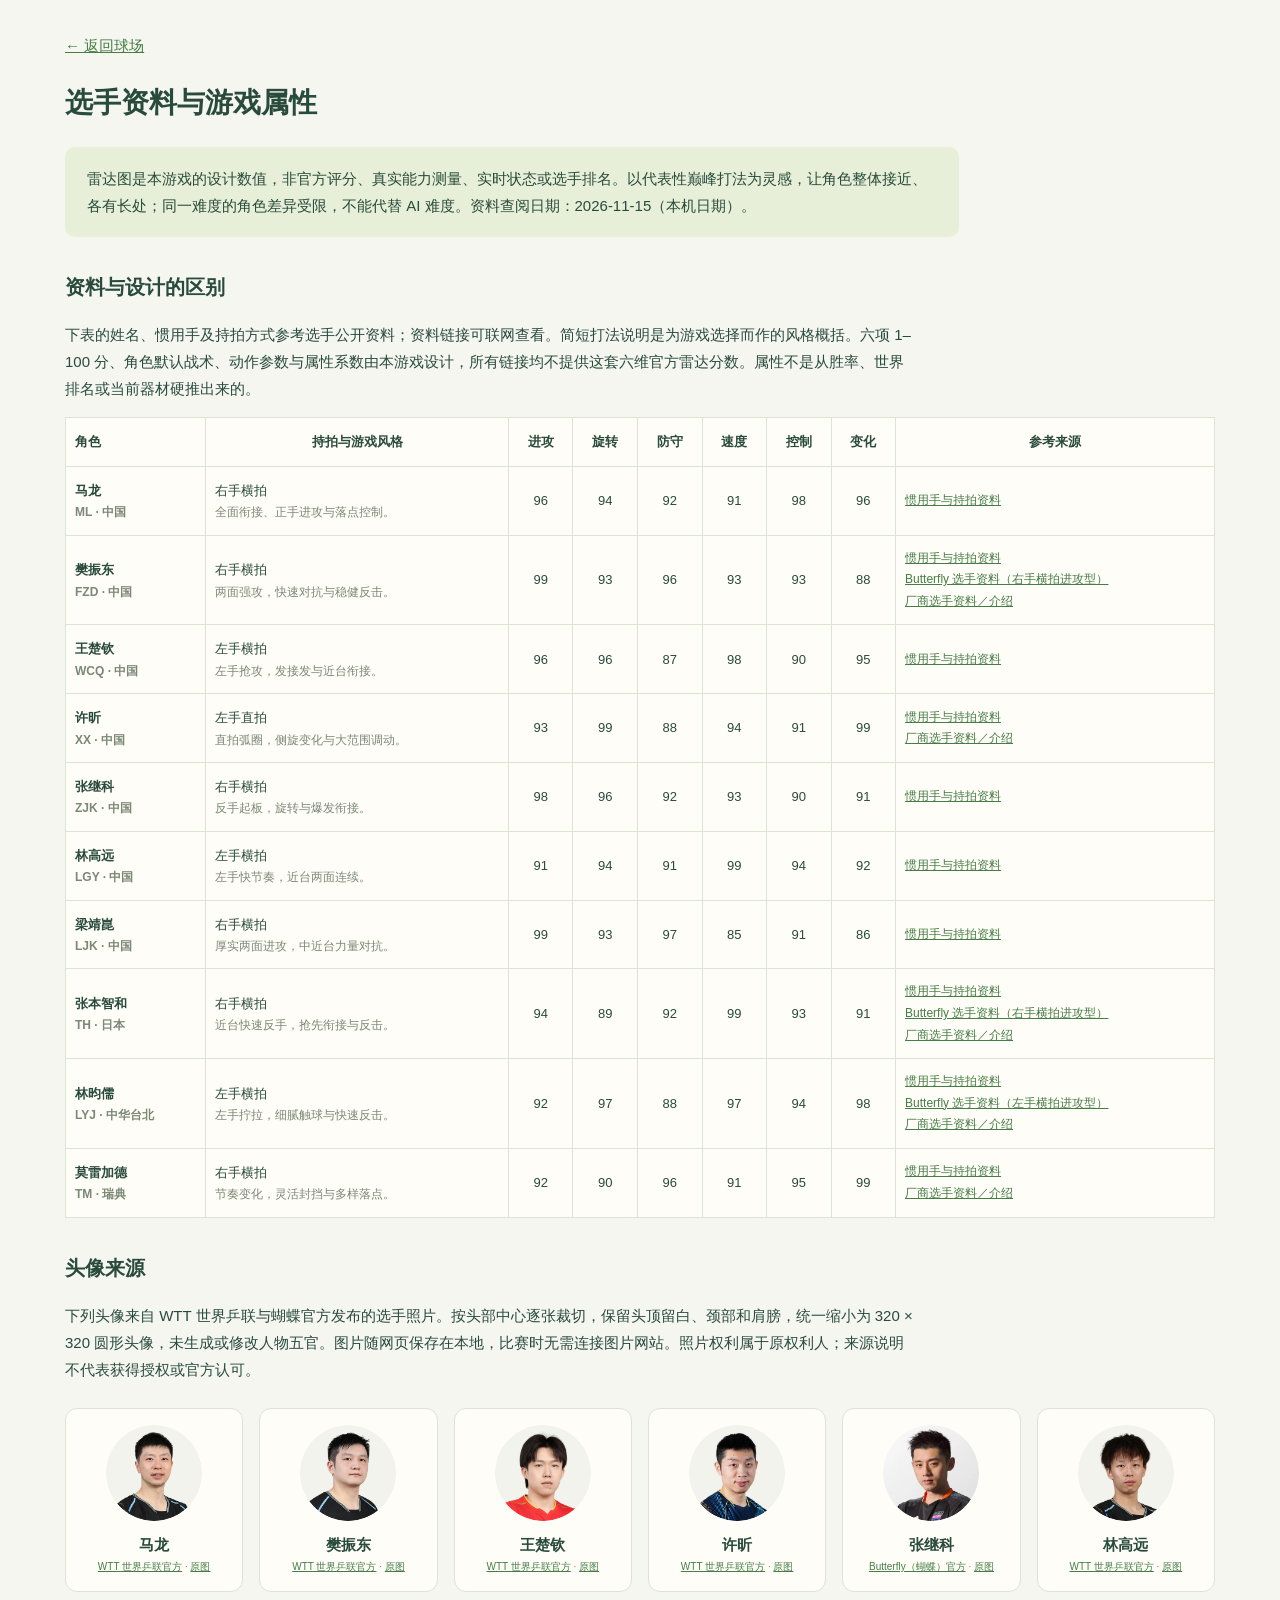
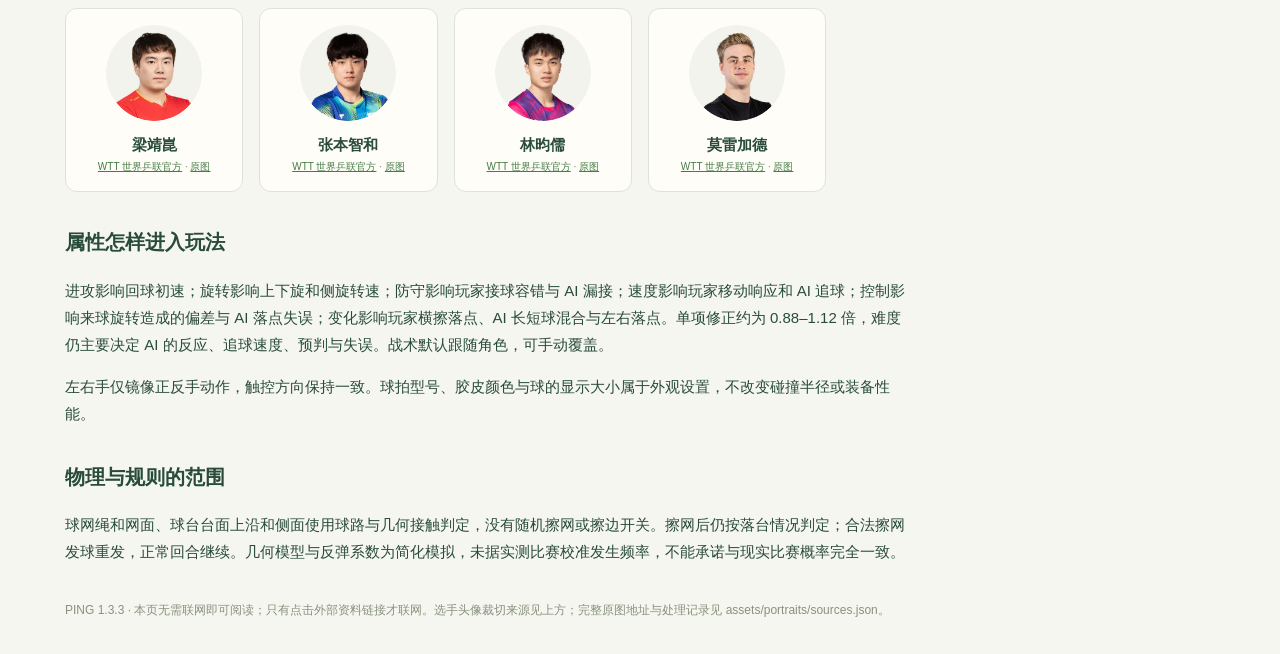
==== 选手资料.html @ a027d045 "Add files via upload" ====
<!doctype html><html lang="zh-CN"><meta charset="utf-8"><meta name="viewport" content="width=device-width,initial-scale=1"><title>PING · 选手资料与游戏属性</title><style>body{font:15px/1.8 -apple-system,BlinkMacSystemFont,"PingFang SC",sans-serif;color:#294b3b;background:#f5f6f0;margin:0;padding:32px 20px}main{max-width:1150px;margin:auto}h1{font-size:28px}h2{font-size:20px;margin-top:32px}p{max-width:850px}a{color:#467d46}small{display:block;color:#7a8875;font-size:12px;line-height:1.7}table{width:100%;border-collapse:collapse;background:#fffdf7;font-size:13px}th,td{padding:12px 9px;border:1px solid #dce4d5;text-align:center}th:first-child,td:nth-child(2),td:last-child{text-align:left}td:nth-child(2){min-width:180px}td:last-child{min-width:180px;font-size:12px}.scroll{overflow:auto}.note{padding:18px 22px;border-radius:10px;background:#e7efd9}footer{margin-top:35px;color:#89927d;font-size:12px}.portrait-gallery{display:grid;grid-template-columns:repeat(auto-fit,minmax(170px,1fr));gap:16px;margin:25px 0}.portrait-gallery figure{margin:0;padding:16px;background:#fffdf7;border:1px solid #dce4d5;border-radius:12px;text-align:center}.portrait-gallery img{display:block;margin:0 auto 10px;border-radius:50%;width:96px;height:96px;object-fit:cover}.portrait-gallery small{font-size:10px}</style><main><a href="index.html">← 返回球场</a><h1>选手资料与游戏属性</h1><p class="note">雷达图是本游戏的设计数值，非官方评分、真实能力测量、实时状态或选手排名。以代表性巅峰打法为灵感，让角色整体接近、各有长处；同一难度的角色差异受限，不能代替 AI 难度。资料查阅日期：2026-11-15（本机日期）。</p><h2>资料与设计的区别</h2><p>下表的姓名、惯用手及持拍方式参考选手公开资料；资料链接可联网查看。简短打法说明是为游戏选择而作的风格概括。六项 1–100 分、角色默认战术、动作参数与属性系数由本游戏设计，所有链接均不提供这套六维官方雷达分数。属性不是从胜率、世界排名或当前器材硬推出来的。</p><div class="scroll"><table><thead><tr><th>角色</th><th>持拍与游戏风格</th><th>进攻</th><th>旋转</th><th>防守</th><th>速度</th><th>控制</th><th>变化</th><th>参考来源</th></tr></thead><tbody><tr><th>马龙<small>ML · 中国</small></th><td>右手横拍<small>全面衔接、正手进攻与落点控制。</small></td><td>96</td><td>94</td><td>92</td><td>91</td><td>98</td><td>96</td><td><a href="https://tabletennis.guide/player/long-ma" target="_blank" rel="noopener noreferrer">惯用手与持拍资料</a></td></tr><tr><th>樊振东<small>FZD · 中国</small></th><td>右手横拍<small>两面强攻，快速对抗与稳健反击。</small></td><td>99</td><td>93</td><td>96</td><td>93</td><td>93</td><td>88</td><td><a href="https://tabletennis.guide/player/zhendong-fan" target="_blank" rel="noopener noreferrer">惯用手与持拍资料</a><br><a href="https://www.butterfly.co.jp/players/detail/fan-zhendong.html" target="_blank" rel="noopener noreferrer">Butterfly 选手资料（右手横拍进攻型）</a><br><a href="https://www.butterfly-global.com/en/product/fan-zhendong/" target="_blank" rel="noopener noreferrer">厂商选手资料／介绍</a></td></tr><tr><th>王楚钦<small>WCQ · 中国</small></th><td>左手横拍<small>左手抢攻，发接发与近台衔接。</small></td><td>96</td><td>96</td><td>87</td><td>98</td><td>90</td><td>95</td><td><a href="https://tabletennis.guide/player/chuqin-wang" target="_blank" rel="noopener noreferrer">惯用手与持拍资料</a></td></tr><tr><th>许昕<small>XX · 中国</small></th><td>左手直拍<small>直拍弧圈，侧旋变化与大范围调动。</small></td><td>93</td><td>99</td><td>88</td><td>94</td><td>91</td><td>99</td><td><a href="https://tabletennis.guide/player/xin-xu" target="_blank" rel="noopener noreferrer">惯用手与持拍资料</a><br><a href="https://www.stigasports.com/en/players-teams-tt/xu-xin" target="_blank" rel="noopener noreferrer">厂商选手资料／介绍</a></td></tr><tr><th>张继科<small>ZJK · 中国</small></th><td>右手横拍<small>反手起板，旋转与爆发衔接。</small></td><td>98</td><td>96</td><td>92</td><td>93</td><td>90</td><td>91</td><td><a href="https://tabletennis.guide/player/jike-zhang" target="_blank" rel="noopener noreferrer">惯用手与持拍资料</a></td></tr><tr><th>林高远<small>LGY · 中国</small></th><td>左手横拍<small>左手快节奏，近台两面连续。</small></td><td>91</td><td>94</td><td>91</td><td>99</td><td>94</td><td>92</td><td><a href="https://tabletennis.guide/player/gaoyuan-lin" target="_blank" rel="noopener noreferrer">惯用手与持拍资料</a></td></tr><tr><th>梁靖崑<small>LJK · 中国</small></th><td>右手横拍<small>厚实两面进攻，中近台力量对抗。</small></td><td>99</td><td>93</td><td>97</td><td>85</td><td>91</td><td>86</td><td><a href="https://tabletennis.guide/player/jingkun-liang" target="_blank" rel="noopener noreferrer">惯用手与持拍资料</a></td></tr><tr><th>张本智和<small>TH · 日本</small></th><td>右手横拍<small>近台快速反手，抢先衔接与反击。</small></td><td>94</td><td>89</td><td>92</td><td>99</td><td>93</td><td>91</td><td><a href="https://tabletennis.guide/player/tomokazu-harimoto" target="_blank" rel="noopener noreferrer">惯用手与持拍资料</a><br><a href="https://www.butterfly.co.jp/players/detail/harimoto-tomokazu.html" target="_blank" rel="noopener noreferrer">Butterfly 选手资料（右手横拍进攻型）</a><br><a href="https://www.butterfly.co.jp/players/detail/harimoto-tomokazu.html" target="_blank" rel="noopener noreferrer">厂商选手资料／介绍</a></td></tr><tr><th>林昀儒<small>LYJ · 中华台北</small></th><td>左手横拍<small>左手拧拉，细腻触球与快速反击。</small></td><td>92</td><td>97</td><td>88</td><td>97</td><td>94</td><td>98</td><td><a href="https://tabletennis.guide/player/yun-ju-lin" target="_blank" rel="noopener noreferrer">惯用手与持拍资料</a><br><a href="https://www.butterfly.co.jp/players/detail/lin-yunju.html" target="_blank" rel="noopener noreferrer">Butterfly 选手资料（左手横拍进攻型）</a><br><a href="https://www.butterfly-global.com/en/product/lin_yun-ju/" target="_blank" rel="noopener noreferrer">厂商选手资料／介绍</a></td></tr><tr><th>莫雷加德<small>TM · 瑞典</small></th><td>右手横拍<small>节奏变化，灵活封挡与多样落点。</small></td><td>92</td><td>90</td><td>96</td><td>91</td><td>95</td><td>99</td><td><a href="https://tabletennis.guide/player/truls-moregard" target="_blank" rel="noopener noreferrer">惯用手与持拍资料</a><br><a href="https://www.stigasports.com/en/players-teams-tt/truls-moregardh" target="_blank" rel="noopener noreferrer">厂商选手资料／介绍</a></td></tr></tbody></table></div><h2>头像来源</h2><p>下列头像来自 WTT 世界乒联与蝴蝶官方发布的选手照片。按头部中心逐张裁切，保留头顶留白、颈部和肩膀，统一缩小为 320 × 320 圆形头像，未生成或修改人物五官。图片随网页保存在本地，比赛时无需连接图片网站。照片权利属于原权利人；来源说明不代表获得授权或官方认可。</p><div class="portrait-gallery"><figure><img src="assets/portraits/ma-long.webp" alt="马龙头像" width="96" height="96"><figcaption><b>马龙</b><small><a href="https://www.worldtabletennis.com/playerDescription?playerId=105649" target="_blank" rel="noopener noreferrer">WTT 世界乒联官方</a> · <a href="https://photofiles.worldtabletennis.com/wtt-media/photos/400px/105649_Headshot_R_MA_Long.png" target="_blank" rel="noopener noreferrer">原图</a></small></figcaption></figure><figure><img src="assets/portraits/fan-zhendong.webp" alt="樊振东头像" width="96" height="96"><figcaption><b>樊振东</b><small><a href="https://www.worldtabletennis.com/playerDescription?playerId=121404" target="_blank" rel="noopener noreferrer">WTT 世界乒联官方</a> · <a href="https://photofiles.worldtabletennis.com/wtt-media/photos/400px/121404_Headshot_R_FAN_Zhendong.png" target="_blank" rel="noopener noreferrer">原图</a></small></figcaption></figure><figure><img src="assets/portraits/wang-chuqin.webp" alt="王楚钦头像" width="96" height="96"><figcaption><b>王楚钦</b><small><a href="https://www.worldtabletennis.com/playerDescription?playerId=121558" target="_blank" rel="noopener noreferrer">WTT 世界乒联官方</a> · <a href="https://photofiles.worldtabletennis.com/wtt-media/photos/400px/121558_Headshot_R_WANG_Chuqin.png" target="_blank" rel="noopener noreferrer">原图</a></small></figcaption></figure><figure><img src="assets/portraits/xu-xin.webp" alt="许昕头像" width="96" height="96"><figcaption><b>许昕</b><small><a href="https://www.worldtabletennis.com/playerDescription?playerId=110267" target="_blank" rel="noopener noreferrer">WTT 世界乒联官方</a> · <a href="https://photofiles.worldtabletennis.com/wtt-media/photos/400px/110267_HEADSHOT_R_XU_Xin.png" target="_blank" rel="noopener noreferrer">原图</a></small></figcaption></figure><figure><img src="assets/portraits/zhang-jike.webp" alt="张继科头像" width="96" height="96"><figcaption><b>张继科</b><small><a href="https://www.butterfly-global.com/en/sponsoring/" target="_blank" rel="noopener noreferrer">Butterfly（蝴蝶）官方</a> · <a href="https://www.butterfly-global.com/en/sponsoring/item/zhang-jike_l.jpg" target="_blank" rel="noopener noreferrer">原图</a></small></figcaption></figure><figure><img src="assets/portraits/lin-gaoyuan.webp" alt="林高远头像" width="96" height="96"><figcaption><b>林高远</b><small><a href="https://www.worldtabletennis.com/playerDescription?playerId=115910" target="_blank" rel="noopener noreferrer">WTT 世界乒联官方</a> · <a href="https://photofiles.worldtabletennis.com/wtt-media/photos/400px/115910_Headshot_R_LIN_Gaoyuan.png" target="_blank" rel="noopener noreferrer">原图</a></small></figcaption></figure><figure><img src="assets/portraits/liang-jingkun.webp" alt="梁靖崑头像" width="96" height="96"><figcaption><b>梁靖崑</b><small><a href="https://www.worldtabletennis.com/playerDescription?playerId=119588" target="_blank" rel="noopener noreferrer">WTT 世界乒联官方</a> · <a href="https://photofiles.worldtabletennis.com/wtt-media/photos/400px/119588_Headshot_R_LIANG_Jingkun.png" target="_blank" rel="noopener noreferrer">原图</a></small></figcaption></figure><figure><img src="assets/portraits/harimoto.webp" alt="张本智和头像" width="96" height="96"><figcaption><b>张本智和</b><small><a href="https://www.worldtabletennis.com/playerDescription?playerId=123980" target="_blank" rel="noopener noreferrer">WTT 世界乒联官方</a> · <a href="https://photofiles.worldtabletennis.com/wtt-media/photos/400px/123980_Headshot_R_HARIMOTO_Tomokazu.png" target="_blank" rel="noopener noreferrer">原图</a></small></figcaption></figure><figure><img src="assets/portraits/lin-yun-ju.webp" alt="林昀儒头像" width="96" height="96"><figcaption><b>林昀儒</b><small><a href="https://www.worldtabletennis.com/playerDescription?playerId=121582" target="_blank" rel="noopener noreferrer">WTT 世界乒联官方</a> · <a href="https://photofiles.worldtabletennis.com/wtt-media/photos/400px/121582_Headshot_R_LIN_Yun_Ju.png" target="_blank" rel="noopener noreferrer">原图</a></small></figcaption></figure><figure><img src="assets/portraits/moregard.webp" alt="莫雷加德头像" width="96" height="96"><figcaption><b>莫雷加德</b><small><a href="https://www.worldtabletennis.com/playerDescription?playerId=122044" target="_blank" rel="noopener noreferrer">WTT 世界乒联官方</a> · <a href="https://photofiles.worldtabletennis.com/wtt-media/photos/400px/122044_Headshot_R_MOREGARD_Truls.png" target="_blank" rel="noopener noreferrer">原图</a></small></figcaption></figure></div><h2>属性怎样进入玩法</h2><p>进攻影响回球初速；旋转影响上下旋和侧旋转速；防守影响玩家接球容错与 AI 漏接；速度影响玩家移动响应和 AI 追球；控制影响来球旋转造成的偏差与 AI 落点失误；变化影响玩家横擦落点、AI 长短球混合与左右落点。单项修正约为 0.88–1.12 倍，难度仍主要决定 AI 的反应、追球速度、预判与失误。战术默认跟随角色，可手动覆盖。</p><p>左右手仅镜像正反手动作，触控方向保持一致。球拍型号、胶皮颜色与球的显示大小属于外观设置，不改变碰撞半径或装备性能。</p><h2>物理与规则的范围</h2><p>球网绳和网面、球台台面上沿和侧面使用球路与几何接触判定，没有随机擦网或擦边开关。擦网后仍按落台情况判定；合法擦网发球重发，正常回合继续。几何模型与反弹系数为简化模拟，未据实测比赛校准发生频率，不能承诺与现实比赛概率完全一致。</p><footer>PING 1.3.3 · 本页无需联网即可阅读；只有点击外部资料链接才联网。选手头像裁切来源见上方；完整原图地址与处理记录见 assets/portraits/sources.json。</footer></main></html>
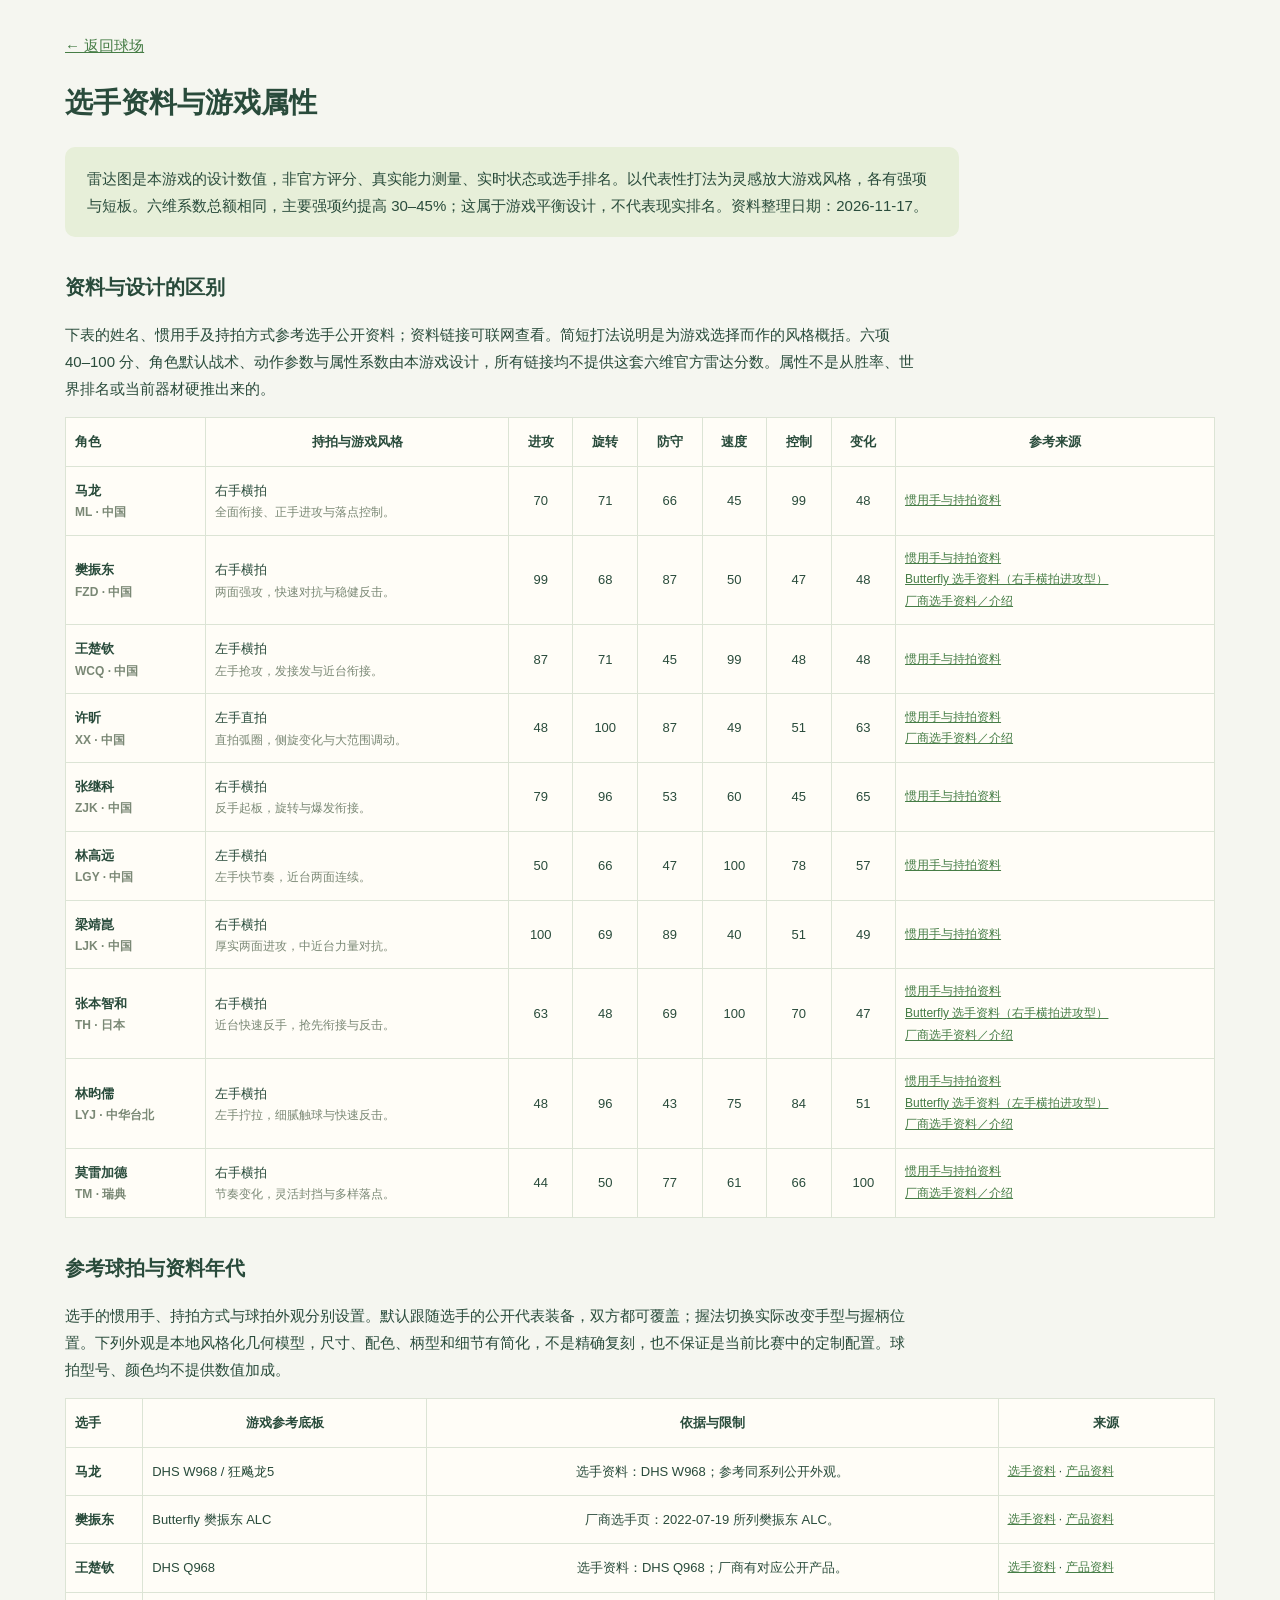
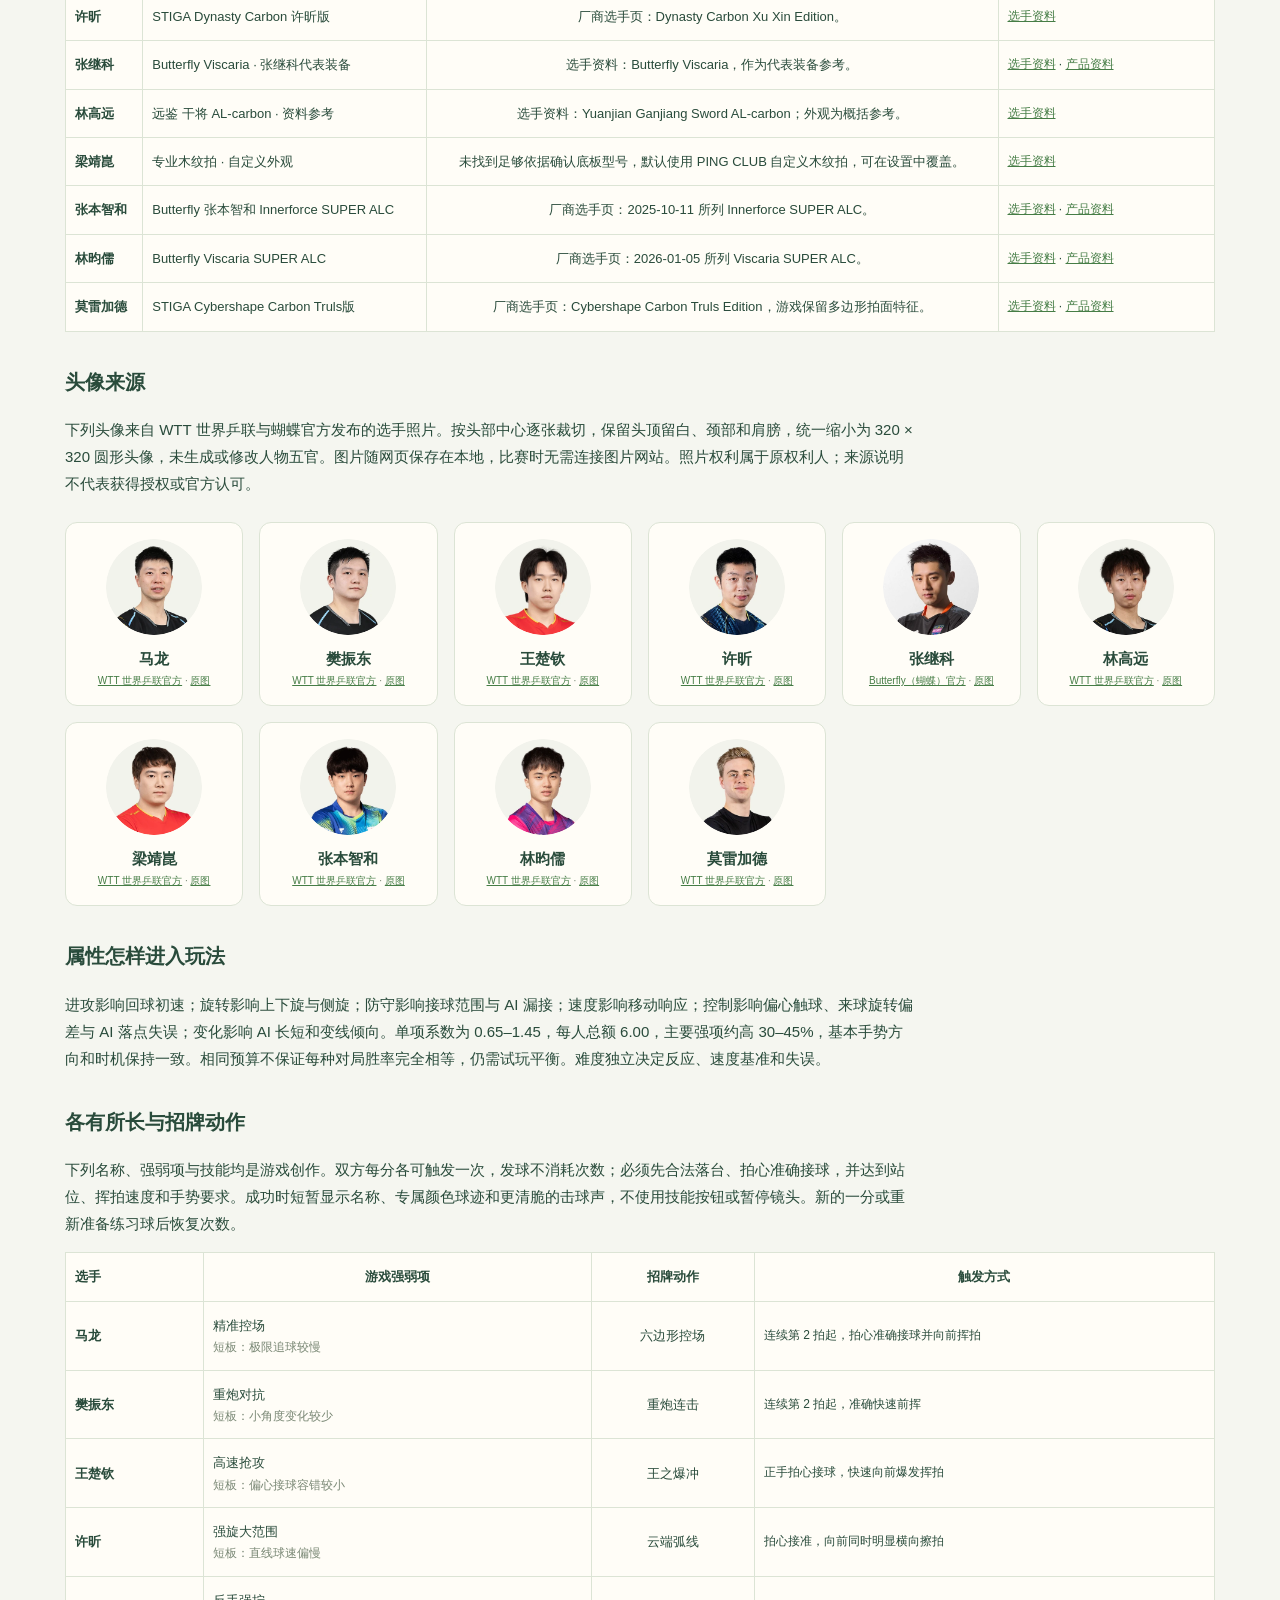
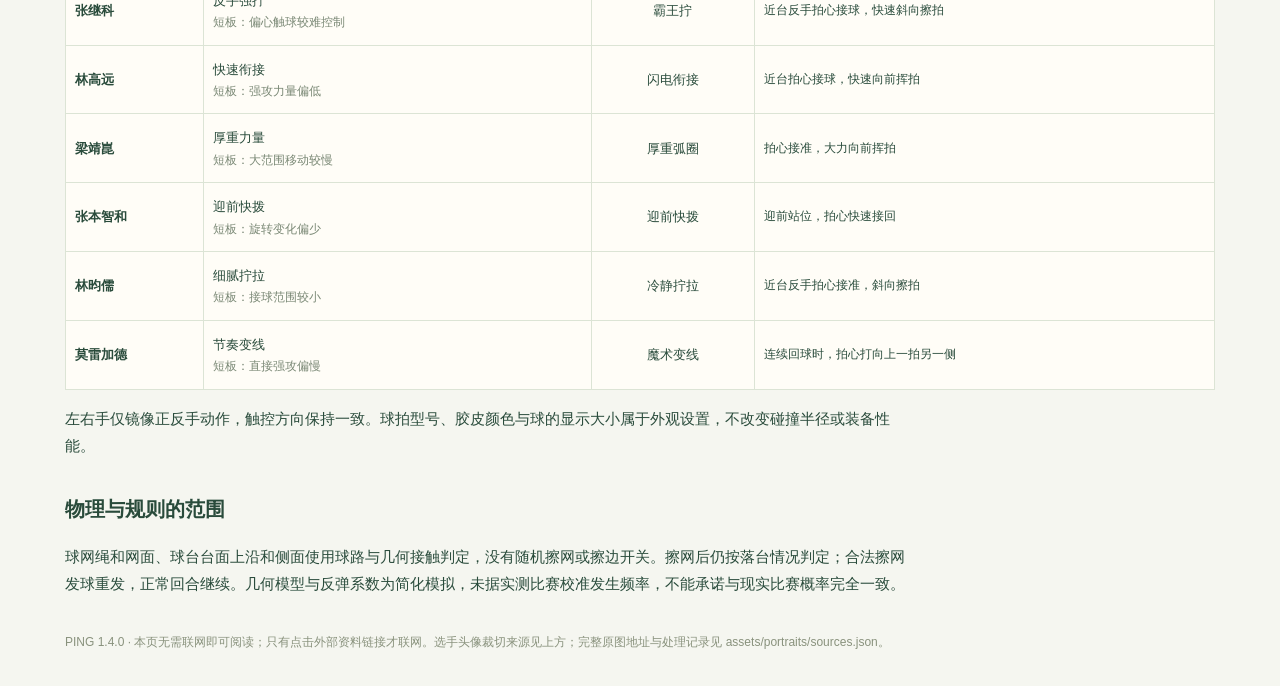
==== commit a6b634cb: "Add files via upload" ====
--- a/选手资料.html
+++ b/选手资料.html
@@ -1 +1 @@
-<!doctype html><html lang="zh-CN"><meta charset="utf-8"><meta name="viewport" content="width=device-width,initial-scale=1"><title>PING · 选手资料与游戏属性</title><style>body{font:15px/1.8 -apple-system,BlinkMacSystemFont,"PingFang SC",sans-serif;color:#294b3b;background:#f5f6f0;margin:0;padding:32px 20px}main{max-width:1150px;margin:auto}h1{font-size:28px}h2{font-size:20px;margin-top:32px}p{max-width:850px}a{color:#467d46}small{display:block;color:#7a8875;font-size:12px;line-height:1.7}table{width:100%;border-collapse:collapse;background:#fffdf7;font-size:13px}th,td{padding:12px 9px;border:1px solid #dce4d5;text-align:center}th:first-child,td:nth-child(2),td:last-child{text-align:left}td:nth-child(2){min-width:180px}td:last-child{min-width:180px;font-size:12px}.scroll{overflow:auto}.note{padding:18px 22px;border-radius:10px;background:#e7efd9}footer{margin-top:35px;color:#89927d;font-size:12px}.portrait-gallery{display:grid;grid-template-columns:repeat(auto-fit,minmax(170px,1fr));gap:16px;margin:25px 0}.portrait-gallery figure{margin:0;padding:16px;background:#fffdf7;border:1px solid #dce4d5;border-radius:12px;text-align:center}.portrait-gallery img{display:block;margin:0 auto 10px;border-radius:50%;width:96px;height:96px;object-fit:cover}.portrait-gallery small{font-size:10px}</style><main><a href="index.html">← 返回球场</a><h1>选手资料与游戏属性</h1><p class="note">雷达图是本游戏的设计数值，非官方评分、真实能力测量、实时状态或选手排名。以代表性巅峰打法为灵感，让角色整体接近、各有长处；同一难度的角色差异受限，不能代替 AI 难度。资料查阅日期：2026-11-15（本机日期）。</p><h2>资料与设计的区别</h2><p>下表的姓名、惯用手及持拍方式参考选手公开资料；资料链接可联网查看。简短打法说明是为游戏选择而作的风格概括。六项 1–100 分、角色默认战术、动作参数与属性系数由本游戏设计，所有链接均不提供这套六维官方雷达分数。属性不是从胜率、世界排名或当前器材硬推出来的。</p><div class="scroll"><table><thead><tr><th>角色</th><th>持拍与游戏风格</th><th>进攻</th><th>旋转</th><th>防守</th><th>速度</th><th>控制</th><th>变化</th><th>参考来源</th></tr></thead><tbody><tr><th>马龙<small>ML · 中国</small></th><td>右手横拍<small>全面衔接、正手进攻与落点控制。</small></td><td>96</td><td>94</td><td>92</td><td>91</td><td>98</td><td>96</td><td><a href="https://tabletennis.guide/player/long-ma" target="_blank" rel="noopener noreferrer">惯用手与持拍资料</a></td></tr><tr><th>樊振东<small>FZD · 中国</small></th><td>右手横拍<small>两面强攻，快速对抗与稳健反击。</small></td><td>99</td><td>93</td><td>96</td><td>93</td><td>93</td><td>88</td><td><a href="https://tabletennis.guide/player/zhendong-fan" target="_blank" rel="noopener noreferrer">惯用手与持拍资料</a><br><a href="https://www.butterfly.co.jp/players/detail/fan-zhendong.html" target="_blank" rel="noopener noreferrer">Butterfly 选手资料（右手横拍进攻型）</a><br><a href="https://www.butterfly-global.com/en/product/fan-zhendong/" target="_blank" rel="noopener noreferrer">厂商选手资料／介绍</a></td></tr><tr><th>王楚钦<small>WCQ · 中国</small></th><td>左手横拍<small>左手抢攻，发接发与近台衔接。</small></td><td>96</td><td>96</td><td>87</td><td>98</td><td>90</td><td>95</td><td><a href="https://tabletennis.guide/player/chuqin-wang" target="_blank" rel="noopener noreferrer">惯用手与持拍资料</a></td></tr><tr><th>许昕<small>XX · 中国</small></th><td>左手直拍<small>直拍弧圈，侧旋变化与大范围调动。</small></td><td>93</td><td>99</td><td>88</td><td>94</td><td>91</td><td>99</td><td><a href="https://tabletennis.guide/player/xin-xu" target="_blank" rel="noopener noreferrer">惯用手与持拍资料</a><br><a href="https://www.stigasports.com/en/players-teams-tt/xu-xin" target="_blank" rel="noopener noreferrer">厂商选手资料／介绍</a></td></tr><tr><th>张继科<small>ZJK · 中国</small></th><td>右手横拍<small>反手起板，旋转与爆发衔接。</small></td><td>98</td><td>96</td><td>92</td><td>93</td><td>90</td><td>91</td><td><a href="https://tabletennis.guide/player/jike-zhang" target="_blank" rel="noopener noreferrer">惯用手与持拍资料</a></td></tr><tr><th>林高远<small>LGY · 中国</small></th><td>左手横拍<small>左手快节奏，近台两面连续。</small></td><td>91</td><td>94</td><td>91</td><td>99</td><td>94</td><td>92</td><td><a href="https://tabletennis.guide/player/gaoyuan-lin" target="_blank" rel="noopener noreferrer">惯用手与持拍资料</a></td></tr><tr><th>梁靖崑<small>LJK · 中国</small></th><td>右手横拍<small>厚实两面进攻，中近台力量对抗。</small></td><td>99</td><td>93</td><td>97</td><td>85</td><td>91</td><td>86</td><td><a href="https://tabletennis.guide/player/jingkun-liang" target="_blank" rel="noopener noreferrer">惯用手与持拍资料</a></td></tr><tr><th>张本智和<small>TH · 日本</small></th><td>右手横拍<small>近台快速反手，抢先衔接与反击。</small></td><td>94</td><td>89</td><td>92</td><td>99</td><td>93</td><td>91</td><td><a href="https://tabletennis.guide/player/tomokazu-harimoto" target="_blank" rel="noopener noreferrer">惯用手与持拍资料</a><br><a href="https://www.butterfly.co.jp/players/detail/harimoto-tomokazu.html" target="_blank" rel="noopener noreferrer">Butterfly 选手资料（右手横拍进攻型）</a><br><a href="https://www.butterfly.co.jp/players/detail/harimoto-tomokazu.html" target="_blank" rel="noopener noreferrer">厂商选手资料／介绍</a></td></tr><tr><th>林昀儒<small>LYJ · 中华台北</small></th><td>左手横拍<small>左手拧拉，细腻触球与快速反击。</small></td><td>92</td><td>97</td><td>88</td><td>97</td><td>94</td><td>98</td><td><a href="https://tabletennis.guide/player/yun-ju-lin" target="_blank" rel="noopener noreferrer">惯用手与持拍资料</a><br><a href="https://www.butterfly.co.jp/players/detail/lin-yunju.html" target="_blank" rel="noopener noreferrer">Butterfly 选手资料（左手横拍进攻型）</a><br><a href="https://www.butterfly-global.com/en/product/lin_yun-ju/" target="_blank" rel="noopener noreferrer">厂商选手资料／介绍</a></td></tr><tr><th>莫雷加德<small>TM · 瑞典</small></th><td>右手横拍<small>节奏变化，灵活封挡与多样落点。</small></td><td>92</td><td>90</td><td>96</td><td>91</td><td>95</td><td>99</td><td><a href="https://tabletennis.guide/player/truls-moregard" target="_blank" rel="noopener noreferrer">惯用手与持拍资料</a><br><a href="https://www.stigasports.com/en/players-teams-tt/truls-moregardh" target="_blank" rel="noopener noreferrer">厂商选手资料／介绍</a></td></tr></tbody></table></div><h2>头像来源</h2><p>下列头像来自 WTT 世界乒联与蝴蝶官方发布的选手照片。按头部中心逐张裁切，保留头顶留白、颈部和肩膀，统一缩小为 320 × 320 圆形头像，未生成或修改人物五官。图片随网页保存在本地，比赛时无需连接图片网站。照片权利属于原权利人；来源说明不代表获得授权或官方认可。</p><div class="portrait-gallery"><figure><img src="assets/portraits/ma-long.webp" alt="马龙头像" width="96" height="96"><figcaption><b>马龙</b><small><a href="https://www.worldtabletennis.com/playerDescription?playerId=105649" target="_blank" rel="noopener noreferrer">WTT 世界乒联官方</a> · <a href="https://photofiles.worldtabletennis.com/wtt-media/photos/400px/105649_Headshot_R_MA_Long.png" target="_blank" rel="noopener noreferrer">原图</a></small></figcaption></figure><figure><img src="assets/portraits/fan-zhendong.webp" alt="樊振东头像" width="96" height="96"><figcaption><b>樊振东</b><small><a href="https://www.worldtabletennis.com/playerDescription?playerId=121404" target="_blank" rel="noopener noreferrer">WTT 世界乒联官方</a> · <a href="https://photofiles.worldtabletennis.com/wtt-media/photos/400px/121404_Headshot_R_FAN_Zhendong.png" target="_blank" rel="noopener noreferrer">原图</a></small></figcaption></figure><figure><img src="assets/portraits/wang-chuqin.webp" alt="王楚钦头像" width="96" height="96"><figcaption><b>王楚钦</b><small><a href="https://www.worldtabletennis.com/playerDescription?playerId=121558" target="_blank" rel="noopener noreferrer">WTT 世界乒联官方</a> · <a href="https://photofiles.worldtabletennis.com/wtt-media/photos/400px/121558_Headshot_R_WANG_Chuqin.png" target="_blank" rel="noopener noreferrer">原图</a></small></figcaption></figure><figure><img src="assets/portraits/xu-xin.webp" alt="许昕头像" width="96" height="96"><figcaption><b>许昕</b><small><a href="https://www.worldtabletennis.com/playerDescription?playerId=110267" target="_blank" rel="noopener noreferrer">WTT 世界乒联官方</a> · <a href="https://photofiles.worldtabletennis.com/wtt-media/photos/400px/110267_HEADSHOT_R_XU_Xin.png" target="_blank" rel="noopener noreferrer">原图</a></small></figcaption></figure><figure><img src="assets/portraits/zhang-jike.webp" alt="张继科头像" width="96" height="96"><figcaption><b>张继科</b><small><a href="https://www.butterfly-global.com/en/sponsoring/" target="_blank" rel="noopener noreferrer">Butterfly（蝴蝶）官方</a> · <a href="https://www.butterfly-global.com/en/sponsoring/item/zhang-jike_l.jpg" target="_blank" rel="noopener noreferrer">原图</a></small></figcaption></figure><figure><img src="assets/portraits/lin-gaoyuan.webp" alt="林高远头像" width="96" height="96"><figcaption><b>林高远</b><small><a href="https://www.worldtabletennis.com/playerDescription?playerId=115910" target="_blank" rel="noopener noreferrer">WTT 世界乒联官方</a> · <a href="https://photofiles.worldtabletennis.com/wtt-media/photos/400px/115910_Headshot_R_LIN_Gaoyuan.png" target="_blank" rel="noopener noreferrer">原图</a></small></figcaption></figure><figure><img src="assets/portraits/liang-jingkun.webp" alt="梁靖崑头像" width="96" height="96"><figcaption><b>梁靖崑</b><small><a href="https://www.worldtabletennis.com/playerDescription?playerId=119588" target="_blank" rel="noopener noreferrer">WTT 世界乒联官方</a> · <a href="https://photofiles.worldtabletennis.com/wtt-media/photos/400px/119588_Headshot_R_LIANG_Jingkun.png" target="_blank" rel="noopener noreferrer">原图</a></small></figcaption></figure><figure><img src="assets/portraits/harimoto.webp" alt="张本智和头像" width="96" height="96"><figcaption><b>张本智和</b><small><a href="https://www.worldtabletennis.com/playerDescription?playerId=123980" target="_blank" rel="noopener noreferrer">WTT 世界乒联官方</a> · <a href="https://photofiles.worldtabletennis.com/wtt-media/photos/400px/123980_Headshot_R_HARIMOTO_Tomokazu.png" target="_blank" rel="noopener noreferrer">原图</a></small></figcaption></figure><figure><img src="assets/portraits/lin-yun-ju.webp" alt="林昀儒头像" width="96" height="96"><figcaption><b>林昀儒</b><small><a href="https://www.worldtabletennis.com/playerDescription?playerId=121582" target="_blank" rel="noopener noreferrer">WTT 世界乒联官方</a> · <a href="https://photofiles.worldtabletennis.com/wtt-media/photos/400px/121582_Headshot_R_LIN_Yun_Ju.png" target="_blank" rel="noopener noreferrer">原图</a></small></figcaption></figure><figure><img src="assets/portraits/moregard.webp" alt="莫雷加德头像" width="96" height="96"><figcaption><b>莫雷加德</b><small><a href="https://www.worldtabletennis.com/playerDescription?playerId=122044" target="_blank" rel="noopener noreferrer">WTT 世界乒联官方</a> · <a href="https://photofiles.worldtabletennis.com/wtt-media/photos/400px/122044_Headshot_R_MOREGARD_Truls.png" target="_blank" rel="noopener noreferrer">原图</a></small></figcaption></figure></div><h2>属性怎样进入玩法</h2><p>进攻影响回球初速；旋转影响上下旋和侧旋转速；防守影响玩家接球容错与 AI 漏接；速度影响玩家移动响应和 AI 追球；控制影响来球旋转造成的偏差与 AI 落点失误；变化影响玩家横擦落点、AI 长短球混合与左右落点。单项修正约为 0.88–1.12 倍，难度仍主要决定 AI 的反应、追球速度、预判与失误。战术默认跟随角色，可手动覆盖。</p><p>左右手仅镜像正反手动作，触控方向保持一致。球拍型号、胶皮颜色与球的显示大小属于外观设置，不改变碰撞半径或装备性能。</p><h2>物理与规则的范围</h2><p>球网绳和网面、球台台面上沿和侧面使用球路与几何接触判定，没有随机擦网或擦边开关。擦网后仍按落台情况判定；合法擦网发球重发，正常回合继续。几何模型与反弹系数为简化模拟，未据实测比赛校准发生频率，不能承诺与现实比赛概率完全一致。</p><footer>PING 1.3.3 · 本页无需联网即可阅读；只有点击外部资料链接才联网。选手头像裁切来源见上方；完整原图地址与处理记录见 assets/portraits/sources.json。</footer></main></html>+<!doctype html><html lang="zh-CN"><meta charset="utf-8"><meta name="viewport" content="width=device-width,initial-scale=1"><title>PING · 选手资料与游戏属性</title><style>body{font:15px/1.8 -apple-system,BlinkMacSystemFont,"PingFang SC",sans-serif;color:#294b3b;background:#f5f6f0;margin:0;padding:32px 20px}main{max-width:1150px;margin:auto}h1{font-size:28px}h2{font-size:20px;margin-top:32px}p{max-width:850px}a{color:#467d46}small{display:block;color:#7a8875;font-size:12px;line-height:1.7}table{width:100%;border-collapse:collapse;background:#fffdf7;font-size:13px}th,td{padding:12px 9px;border:1px solid #dce4d5;text-align:center}th:first-child,td:nth-child(2),td:last-child{text-align:left}td:nth-child(2){min-width:180px}td:last-child{min-width:180px;font-size:12px}.scroll{overflow:auto}.note{padding:18px 22px;border-radius:10px;background:#e7efd9}footer{margin-top:35px;color:#89927d;font-size:12px}.portrait-gallery{display:grid;grid-template-columns:repeat(auto-fit,minmax(170px,1fr));gap:16px;margin:25px 0}.portrait-gallery figure{margin:0;padding:16px;background:#fffdf7;border:1px solid #dce4d5;border-radius:12px;text-align:center}.portrait-gallery img{display:block;margin:0 auto 10px;border-radius:50%;width:96px;height:96px;object-fit:cover}.portrait-gallery small{font-size:10px}</style><main><a href="index.html">← 返回球场</a><h1>选手资料与游戏属性</h1><p class="note">雷达图是本游戏的设计数值，非官方评分、真实能力测量、实时状态或选手排名。以代表性打法为灵感放大游戏风格，各有强项与短板。六维系数总额相同，主要强项约提高 30–45%；这属于游戏平衡设计，不代表现实排名。资料整理日期：2026-11-17。</p><h2>资料与设计的区别</h2><p>下表的姓名、惯用手及持拍方式参考选手公开资料；资料链接可联网查看。简短打法说明是为游戏选择而作的风格概括。六项 40–100 分、角色默认战术、动作参数与属性系数由本游戏设计，所有链接均不提供这套六维官方雷达分数。属性不是从胜率、世界排名或当前器材硬推出来的。</p><div class="scroll"><table><thead><tr><th>角色</th><th>持拍与游戏风格</th><th>进攻</th><th>旋转</th><th>防守</th><th>速度</th><th>控制</th><th>变化</th><th>参考来源</th></tr></thead><tbody><tr><th>马龙<small>ML · 中国</small></th><td>右手横拍<small>全面衔接、正手进攻与落点控制。</small></td><td>70</td><td>71</td><td>66</td><td>45</td><td>99</td><td>48</td><td><a href="https://tabletennis.guide/player/long-ma" target="_blank" rel="noopener noreferrer">惯用手与持拍资料</a></td></tr><tr><th>樊振东<small>FZD · 中国</small></th><td>右手横拍<small>两面强攻，快速对抗与稳健反击。</small></td><td>99</td><td>68</td><td>87</td><td>50</td><td>47</td><td>48</td><td><a href="https://tabletennis.guide/player/zhendong-fan" target="_blank" rel="noopener noreferrer">惯用手与持拍资料</a><br><a href="https://www.butterfly.co.jp/players/detail/fan-zhendong.html" target="_blank" rel="noopener noreferrer">Butterfly 选手资料（右手横拍进攻型）</a><br><a href="https://www.butterfly-global.com/en/product/fan-zhendong/" target="_blank" rel="noopener noreferrer">厂商选手资料／介绍</a></td></tr><tr><th>王楚钦<small>WCQ · 中国</small></th><td>左手横拍<small>左手抢攻，发接发与近台衔接。</small></td><td>87</td><td>71</td><td>45</td><td>99</td><td>48</td><td>48</td><td><a href="https://tabletennis.guide/player/chuqin-wang" target="_blank" rel="noopener noreferrer">惯用手与持拍资料</a></td></tr><tr><th>许昕<small>XX · 中国</small></th><td>左手直拍<small>直拍弧圈，侧旋变化与大范围调动。</small></td><td>48</td><td>100</td><td>87</td><td>49</td><td>51</td><td>63</td><td><a href="https://tabletennis.guide/player/xin-xu" target="_blank" rel="noopener noreferrer">惯用手与持拍资料</a><br><a href="https://www.stigasports.com/en/players-teams-tt/xu-xin" target="_blank" rel="noopener noreferrer">厂商选手资料／介绍</a></td></tr><tr><th>张继科<small>ZJK · 中国</small></th><td>右手横拍<small>反手起板，旋转与爆发衔接。</small></td><td>79</td><td>96</td><td>53</td><td>60</td><td>45</td><td>65</td><td><a href="https://tabletennis.guide/player/jike-zhang" target="_blank" rel="noopener noreferrer">惯用手与持拍资料</a></td></tr><tr><th>林高远<small>LGY · 中国</small></th><td>左手横拍<small>左手快节奏，近台两面连续。</small></td><td>50</td><td>66</td><td>47</td><td>100</td><td>78</td><td>57</td><td><a href="https://tabletennis.guide/player/gaoyuan-lin" target="_blank" rel="noopener noreferrer">惯用手与持拍资料</a></td></tr><tr><th>梁靖崑<small>LJK · 中国</small></th><td>右手横拍<small>厚实两面进攻，中近台力量对抗。</small></td><td>100</td><td>69</td><td>89</td><td>40</td><td>51</td><td>49</td><td><a href="https://tabletennis.guide/player/jingkun-liang" target="_blank" rel="noopener noreferrer">惯用手与持拍资料</a></td></tr><tr><th>张本智和<small>TH · 日本</small></th><td>右手横拍<small>近台快速反手，抢先衔接与反击。</small></td><td>63</td><td>48</td><td>69</td><td>100</td><td>70</td><td>47</td><td><a href="https://tabletennis.guide/player/tomokazu-harimoto" target="_blank" rel="noopener noreferrer">惯用手与持拍资料</a><br><a href="https://www.butterfly.co.jp/players/detail/harimoto-tomokazu.html" target="_blank" rel="noopener noreferrer">Butterfly 选手资料（右手横拍进攻型）</a><br><a href="https://www.butterfly.co.jp/players/detail/harimoto-tomokazu.html" target="_blank" rel="noopener noreferrer">厂商选手资料／介绍</a></td></tr><tr><th>林昀儒<small>LYJ · 中华台北</small></th><td>左手横拍<small>左手拧拉，细腻触球与快速反击。</small></td><td>48</td><td>96</td><td>43</td><td>75</td><td>84</td><td>51</td><td><a href="https://tabletennis.guide/player/yun-ju-lin" target="_blank" rel="noopener noreferrer">惯用手与持拍资料</a><br><a href="https://www.butterfly.co.jp/players/detail/lin-yunju.html" target="_blank" rel="noopener noreferrer">Butterfly 选手资料（左手横拍进攻型）</a><br><a href="https://www.butterfly-global.com/en/product/lin_yun-ju/" target="_blank" rel="noopener noreferrer">厂商选手资料／介绍</a></td></tr><tr><th>莫雷加德<small>TM · 瑞典</small></th><td>右手横拍<small>节奏变化，灵活封挡与多样落点。</small></td><td>44</td><td>50</td><td>77</td><td>61</td><td>66</td><td>100</td><td><a href="https://tabletennis.guide/player/truls-moregard" target="_blank" rel="noopener noreferrer">惯用手与持拍资料</a><br><a href="https://www.stigasports.com/en/players-teams-tt/truls-moregardh" target="_blank" rel="noopener noreferrer">厂商选手资料／介绍</a></td></tr></tbody></table></div><h2>参考球拍与资料年代</h2><p>选手的惯用手、持拍方式与球拍外观分别设置。默认跟随选手的公开代表装备，双方都可覆盖；握法切换实际改变手型与握柄位置。下列外观是本地风格化几何模型，尺寸、配色、柄型和细节有简化，不是精确复刻，也不保证是当前比赛中的定制配置。球拍型号、颜色均不提供数值加成。</p><div class="scroll"><table><thead><tr><th>选手</th><th>游戏参考底板</th><th>依据与限制</th><th>来源</th></tr></thead><tbody><tr><th>马龙</th><td>DHS W968 / 狂飚龙5</td><td>选手资料：DHS W968；参考同系列公开外观。</td><td><a href="https://tabletennis.guide/player/long-ma" target="_blank" rel="noopener">选手资料</a> · <a href="https://www.dhssportsusa.com/products/dhs-6-gold-w968-hurricane-long-5-table-tennis-blade" target="_blank" rel="noopener">产品资料</a></td></tr><tr><th>樊振东</th><td>Butterfly 樊振东 ALC</td><td>厂商选手页：2022-07-19 所列樊振东 ALC。</td><td><a href="https://www.butterfly.co.jp/players/detail/fan-zhendong.html" target="_blank" rel="noopener">选手资料</a> · <a href="https://www.butterfly-global.com/en/products/detail/37221.html" target="_blank" rel="noopener">产品资料</a></td></tr><tr><th>王楚钦</th><td>DHS Q968</td><td>选手资料：DHS Q968；厂商有对应公开产品。</td><td><a href="https://tabletennis.guide/profile.php?name=chuqin-wang-121558" target="_blank" rel="noopener">选手资料</a> · <a href="https://www.dhssportsusa.com/products/dhs-hurricane-king-q968-table-tennis-blade" target="_blank" rel="noopener">产品资料</a></td></tr><tr><th>许昕</th><td>STIGA Dynasty Carbon 许昕版</td><td>厂商选手页：Dynasty Carbon Xu Xin Edition。</td><td><a href="https://www.stigasports.com/en/players-teams-tt/xu-xin" target="_blank" rel="noopener">选手资料</a></td></tr><tr><th>张继科</th><td>Butterfly Viscaria · 张继科代表装备</td><td>选手资料：Butterfly Viscaria，作为代表装备参考。</td><td><a href="https://tabletennis.guide/player/jike-zhang" target="_blank" rel="noopener">选手资料</a> · <a href="https://www.butterfly-global.com/en/products/detail/30041.html" target="_blank" rel="noopener">产品资料</a></td></tr><tr><th>林高远</th><td>远鉴 干将 AL-carbon · 资料参考</td><td>选手资料：Yuanjian Ganjiang Sword AL-carbon；外观为概括参考。</td><td><a href="https://tabletennis.guide/profile.php?name=gaoyuan-lin-115910" target="_blank" rel="noopener">选手资料</a></td></tr><tr><th>梁靖崑</th><td>专业木纹拍 · 自定义外观</td><td>未找到足够依据确认底板型号，默认使用 PING CLUB 自定义木纹拍，可在设置中覆盖。</td><td><a href="https://tabletennis.guide/profile.php?name=jingkun-liang-119588" target="_blank" rel="noopener">选手资料</a></td></tr><tr><th>张本智和</th><td>Butterfly 张本智和 Innerforce SUPER ALC</td><td>厂商选手页：2025-10-11 所列 Innerforce SUPER ALC。</td><td><a href="https://www.butterfly.co.jp/players/detail/harimoto-tomokazu.html" target="_blank" rel="noopener">选手资料</a> · <a href="https://www.butterfly-global.com/en/products/detail/37331.html" target="_blank" rel="noopener">产品资料</a></td></tr><tr><th>林昀儒</th><td>Butterfly Viscaria SUPER ALC</td><td>厂商选手页：2026-01-05 所列 Viscaria SUPER ALC。</td><td><a href="https://www.butterfly.co.jp/players/detail/lin-yunju.html" target="_blank" rel="noopener">选手资料</a> · <a href="https://www.butterfly-global.com/en/products/detail/37191.html" target="_blank" rel="noopener">产品资料</a></td></tr><tr><th>莫雷加德</th><td>STIGA Cybershape Carbon Truls版</td><td>厂商选手页：Cybershape Carbon Truls Edition，游戏保留多边形拍面特征。</td><td><a href="https://www.stigasports.com/en/players-teams-tt/truls-moregardh" target="_blank" rel="noopener">选手资料</a> · <a href="https://www.stigasports.com/en/product/cybershape-carbon-cwt-truls-edition" target="_blank" rel="noopener">产品资料</a></td></tr></tbody></table></div><h2>头像来源</h2><p>下列头像来自 WTT 世界乒联与蝴蝶官方发布的选手照片。按头部中心逐张裁切，保留头顶留白、颈部和肩膀，统一缩小为 320 × 320 圆形头像，未生成或修改人物五官。图片随网页保存在本地，比赛时无需连接图片网站。照片权利属于原权利人；来源说明不代表获得授权或官方认可。</p><div class="portrait-gallery"><figure><img src="assets/portraits/ma-long.webp" alt="马龙头像" width="96" height="96"><figcaption><b>马龙</b><small><a href="https://www.worldtabletennis.com/playerDescription?playerId=105649" target="_blank" rel="noopener noreferrer">WTT 世界乒联官方</a> · <a href="https://photofiles.worldtabletennis.com/wtt-media/photos/400px/105649_Headshot_R_MA_Long.png" target="_blank" rel="noopener noreferrer">原图</a></small></figcaption></figure><figure><img src="assets/portraits/fan-zhendong.webp" alt="樊振东头像" width="96" height="96"><figcaption><b>樊振东</b><small><a href="https://www.worldtabletennis.com/playerDescription?playerId=121404" target="_blank" rel="noopener noreferrer">WTT 世界乒联官方</a> · <a href="https://photofiles.worldtabletennis.com/wtt-media/photos/400px/121404_Headshot_R_FAN_Zhendong.png" target="_blank" rel="noopener noreferrer">原图</a></small></figcaption></figure><figure><img src="assets/portraits/wang-chuqin.webp" alt="王楚钦头像" width="96" height="96"><figcaption><b>王楚钦</b><small><a href="https://www.worldtabletennis.com/playerDescription?playerId=121558" target="_blank" rel="noopener noreferrer">WTT 世界乒联官方</a> · <a href="https://photofiles.worldtabletennis.com/wtt-media/photos/400px/121558_Headshot_R_WANG_Chuqin.png" target="_blank" rel="noopener noreferrer">原图</a></small></figcaption></figure><figure><img src="assets/portraits/xu-xin.webp" alt="许昕头像" width="96" height="96"><figcaption><b>许昕</b><small><a href="https://www.worldtabletennis.com/playerDescription?playerId=110267" target="_blank" rel="noopener noreferrer">WTT 世界乒联官方</a> · <a href="https://photofiles.worldtabletennis.com/wtt-media/photos/400px/110267_HEADSHOT_R_XU_Xin.png" target="_blank" rel="noopener noreferrer">原图</a></small></figcaption></figure><figure><img src="assets/portraits/zhang-jike.webp" alt="张继科头像" width="96" height="96"><figcaption><b>张继科</b><small><a href="https://www.butterfly-global.com/en/sponsoring/" target="_blank" rel="noopener noreferrer">Butterfly（蝴蝶）官方</a> · <a href="https://www.butterfly-global.com/en/sponsoring/item/zhang-jike_l.jpg" target="_blank" rel="noopener noreferrer">原图</a></small></figcaption></figure><figure><img src="assets/portraits/lin-gaoyuan.webp" alt="林高远头像" width="96" height="96"><figcaption><b>林高远</b><small><a href="https://www.worldtabletennis.com/playerDescription?playerId=115910" target="_blank" rel="noopener noreferrer">WTT 世界乒联官方</a> · <a href="https://photofiles.worldtabletennis.com/wtt-media/photos/400px/115910_Headshot_R_LIN_Gaoyuan.png" target="_blank" rel="noopener noreferrer">原图</a></small></figcaption></figure><figure><img src="assets/portraits/liang-jingkun.webp" alt="梁靖崑头像" width="96" height="96"><figcaption><b>梁靖崑</b><small><a href="https://www.worldtabletennis.com/playerDescription?playerId=119588" target="_blank" rel="noopener noreferrer">WTT 世界乒联官方</a> · <a href="https://photofiles.worldtabletennis.com/wtt-media/photos/400px/119588_Headshot_R_LIANG_Jingkun.png" target="_blank" rel="noopener noreferrer">原图</a></small></figcaption></figure><figure><img src="assets/portraits/harimoto.webp" alt="张本智和头像" width="96" height="96"><figcaption><b>张本智和</b><small><a href="https://www.worldtabletennis.com/playerDescription?playerId=123980" target="_blank" rel="noopener noreferrer">WTT 世界乒联官方</a> · <a href="https://photofiles.worldtabletennis.com/wtt-media/photos/400px/123980_Headshot_R_HARIMOTO_Tomokazu.png" target="_blank" rel="noopener noreferrer">原图</a></small></figcaption></figure><figure><img src="assets/portraits/lin-yun-ju.webp" alt="林昀儒头像" width="96" height="96"><figcaption><b>林昀儒</b><small><a href="https://www.worldtabletennis.com/playerDescription?playerId=121582" target="_blank" rel="noopener noreferrer">WTT 世界乒联官方</a> · <a href="https://photofiles.worldtabletennis.com/wtt-media/photos/400px/121582_Headshot_R_LIN_Yun_Ju.png" target="_blank" rel="noopener noreferrer">原图</a></small></figcaption></figure><figure><img src="assets/portraits/moregard.webp" alt="莫雷加德头像" width="96" height="96"><figcaption><b>莫雷加德</b><small><a href="https://www.worldtabletennis.com/playerDescription?playerId=122044" target="_blank" rel="noopener noreferrer">WTT 世界乒联官方</a> · <a href="https://photofiles.worldtabletennis.com/wtt-media/photos/400px/122044_Headshot_R_MOREGARD_Truls.png" target="_blank" rel="noopener noreferrer">原图</a></small></figcaption></figure></div><h2>属性怎样进入玩法</h2><p>进攻影响回球初速；旋转影响上下旋与侧旋；防守影响接球范围与 AI 漏接；速度影响移动响应；控制影响偏心触球、来球旋转偏差与 AI 落点失误；变化影响 AI 长短和变线倾向。单项系数为 0.65–1.45，每人总额 6.00，主要强项约高 30–45%，基本手势方向和时机保持一致。相同预算不保证每种对局胜率完全相等，仍需试玩平衡。难度独立决定反应、速度基准和失误。</p><h2>各有所长与招牌动作</h2><p>下列名称、强弱项与技能均是游戏创作。双方每分各可触发一次，发球不消耗次数；必须先合法落台、拍心准确接球，并达到站位、挥拍速度和手势要求。成功时短暂显示名称、专属颜色球迹和更清脆的击球声，不使用技能按钮或暂停镜头。新的一分或重新准备练习球后恢复次数。</p><div class="scroll"><table><thead><tr><th>选手</th><th>游戏强弱项</th><th>招牌动作</th><th>触发方式</th></tr></thead><tbody><tr><th>马龙</th><td>精准控场<small>短板：极限追球较慢</small></td><td>六边形控场</td><td>连续第 2 拍起，拍心准确接球并向前挥拍</td></tr><tr><th>樊振东</th><td>重炮对抗<small>短板：小角度变化较少</small></td><td>重炮连击</td><td>连续第 2 拍起，准确快速前挥</td></tr><tr><th>王楚钦</th><td>高速抢攻<small>短板：偏心接球容错较小</small></td><td>王之爆冲</td><td>正手拍心接球，快速向前爆发挥拍</td></tr><tr><th>许昕</th><td>强旋大范围<small>短板：直线球速偏慢</small></td><td>云端弧线</td><td>拍心接准，向前同时明显横向擦拍</td></tr><tr><th>张继科</th><td>反手强拧<small>短板：偏心触球较难控制</small></td><td>霸王拧</td><td>近台反手拍心接球，快速斜向擦拍</td></tr><tr><th>林高远</th><td>快速衔接<small>短板：强攻力量偏低</small></td><td>闪电衔接</td><td>近台拍心接球，快速向前挥拍</td></tr><tr><th>梁靖崑</th><td>厚重力量<small>短板：大范围移动较慢</small></td><td>厚重弧圈</td><td>拍心接准，大力向前挥拍</td></tr><tr><th>张本智和</th><td>迎前快拨<small>短板：旋转变化偏少</small></td><td>迎前快拨</td><td>迎前站位，拍心快速接回</td></tr><tr><th>林昀儒</th><td>细腻拧拉<small>短板：接球范围较小</small></td><td>冷静拧拉</td><td>近台反手拍心接准，斜向擦拍</td></tr><tr><th>莫雷加德</th><td>节奏变线<small>短板：直接强攻偏慢</small></td><td>魔术变线</td><td>连续回球时，拍心打向上一拍另一侧</td></tr></tbody></table></div><p>左右手仅镜像正反手动作，触控方向保持一致。球拍型号、胶皮颜色与球的显示大小属于外观设置，不改变碰撞半径或装备性能。</p><h2>物理与规则的范围</h2><p>球网绳和网面、球台台面上沿和侧面使用球路与几何接触判定，没有随机擦网或擦边开关。擦网后仍按落台情况判定；合法擦网发球重发，正常回合继续。几何模型与反弹系数为简化模拟，未据实测比赛校准发生频率，不能承诺与现实比赛概率完全一致。</p><footer>PING 1.4.0 · 本页无需联网即可阅读；只有点击外部资料链接才联网。选手头像裁切来源见上方；完整原图地址与处理记录见 assets/portraits/sources.json。</footer></main></html>
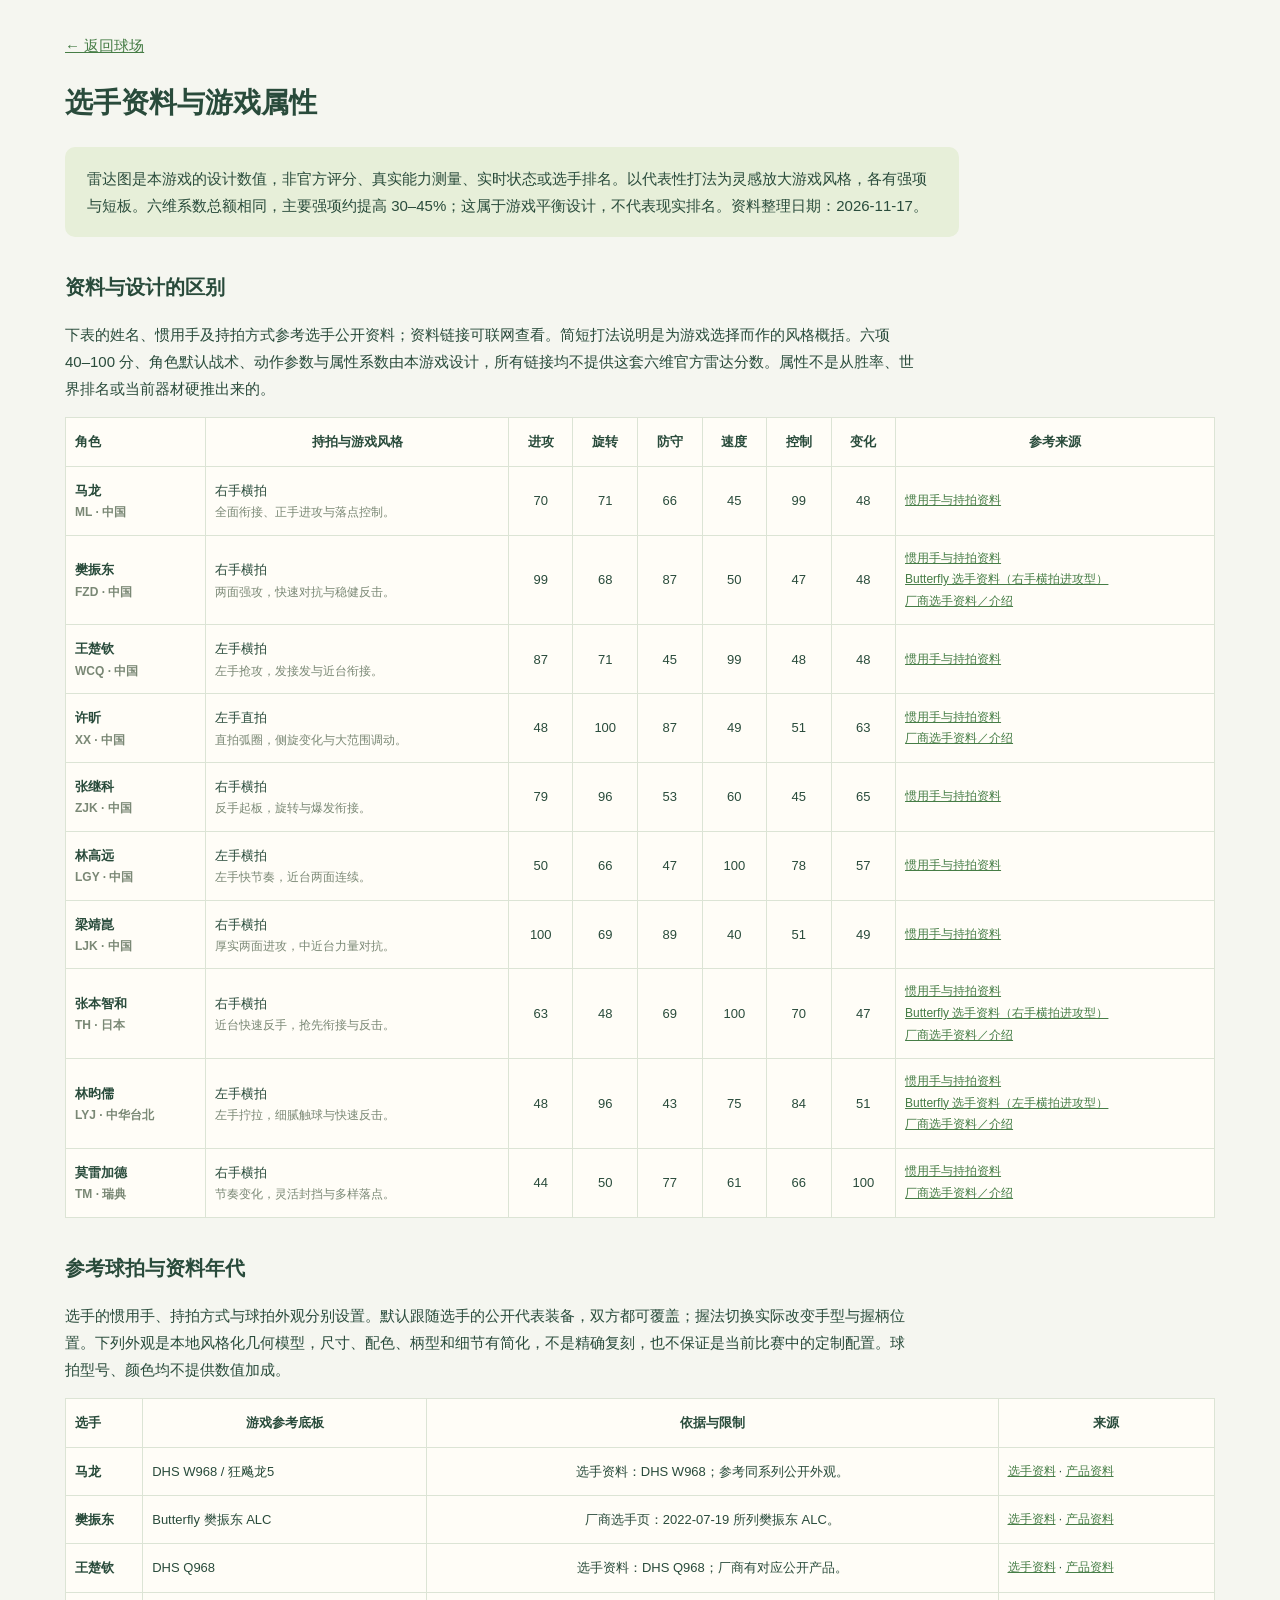
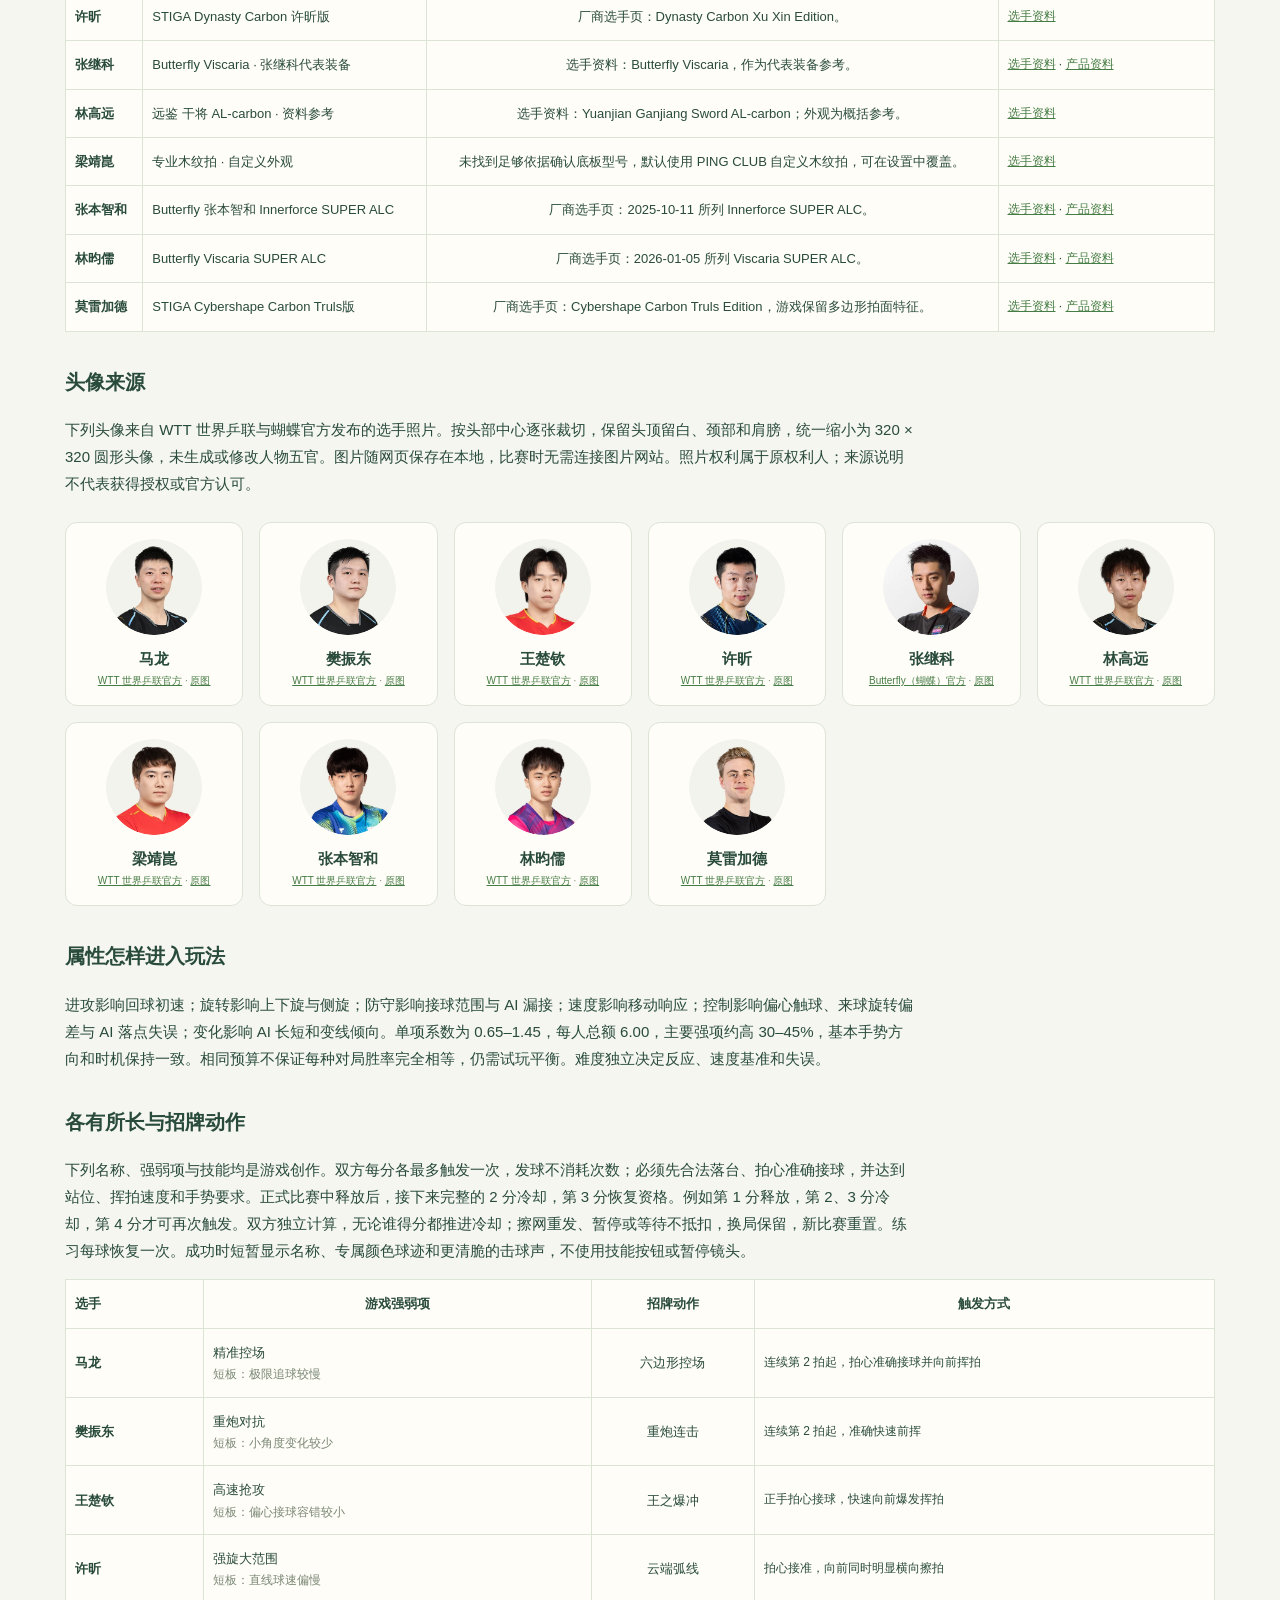
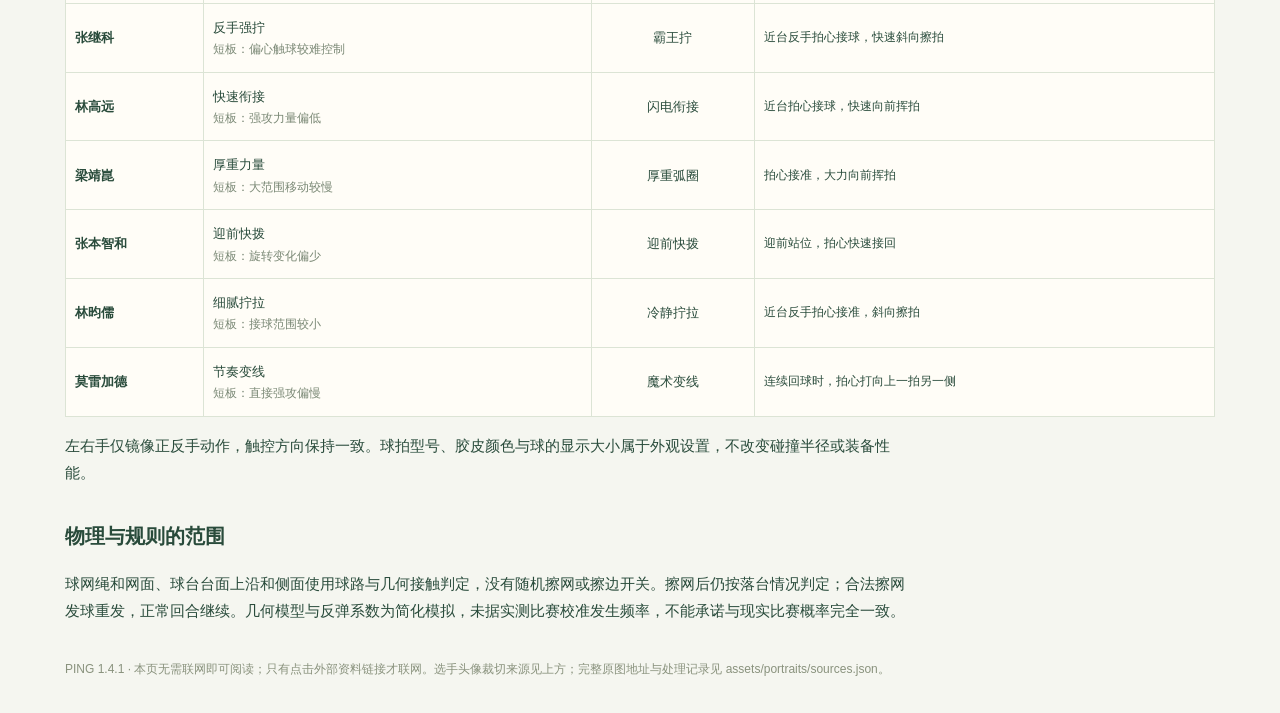
==== commit f6c434e5: "Add files via upload" ====
--- a/选手资料.html
+++ b/选手资料.html
@@ -1 +1 @@
-<!doctype html><html lang="zh-CN"><meta charset="utf-8"><meta name="viewport" content="width=device-width,initial-scale=1"><title>PING · 选手资料与游戏属性</title><style>body{font:15px/1.8 -apple-system,BlinkMacSystemFont,"PingFang SC",sans-serif;color:#294b3b;background:#f5f6f0;margin:0;padding:32px 20px}main{max-width:1150px;margin:auto}h1{font-size:28px}h2{font-size:20px;margin-top:32px}p{max-width:850px}a{color:#467d46}small{display:block;color:#7a8875;font-size:12px;line-height:1.7}table{width:100%;border-collapse:collapse;background:#fffdf7;font-size:13px}th,td{padding:12px 9px;border:1px solid #dce4d5;text-align:center}th:first-child,td:nth-child(2),td:last-child{text-align:left}td:nth-child(2){min-width:180px}td:last-child{min-width:180px;font-size:12px}.scroll{overflow:auto}.note{padding:18px 22px;border-radius:10px;background:#e7efd9}footer{margin-top:35px;color:#89927d;font-size:12px}.portrait-gallery{display:grid;grid-template-columns:repeat(auto-fit,minmax(170px,1fr));gap:16px;margin:25px 0}.portrait-gallery figure{margin:0;padding:16px;background:#fffdf7;border:1px solid #dce4d5;border-radius:12px;text-align:center}.portrait-gallery img{display:block;margin:0 auto 10px;border-radius:50%;width:96px;height:96px;object-fit:cover}.portrait-gallery small{font-size:10px}</style><main><a href="index.html">← 返回球场</a><h1>选手资料与游戏属性</h1><p class="note">雷达图是本游戏的设计数值，非官方评分、真实能力测量、实时状态或选手排名。以代表性打法为灵感放大游戏风格，各有强项与短板。六维系数总额相同，主要强项约提高 30–45%；这属于游戏平衡设计，不代表现实排名。资料整理日期：2026-11-17。</p><h2>资料与设计的区别</h2><p>下表的姓名、惯用手及持拍方式参考选手公开资料；资料链接可联网查看。简短打法说明是为游戏选择而作的风格概括。六项 40–100 分、角色默认战术、动作参数与属性系数由本游戏设计，所有链接均不提供这套六维官方雷达分数。属性不是从胜率、世界排名或当前器材硬推出来的。</p><div class="scroll"><table><thead><tr><th>角色</th><th>持拍与游戏风格</th><th>进攻</th><th>旋转</th><th>防守</th><th>速度</th><th>控制</th><th>变化</th><th>参考来源</th></tr></thead><tbody><tr><th>马龙<small>ML · 中国</small></th><td>右手横拍<small>全面衔接、正手进攻与落点控制。</small></td><td>70</td><td>71</td><td>66</td><td>45</td><td>99</td><td>48</td><td><a href="https://tabletennis.guide/player/long-ma" target="_blank" rel="noopener noreferrer">惯用手与持拍资料</a></td></tr><tr><th>樊振东<small>FZD · 中国</small></th><td>右手横拍<small>两面强攻，快速对抗与稳健反击。</small></td><td>99</td><td>68</td><td>87</td><td>50</td><td>47</td><td>48</td><td><a href="https://tabletennis.guide/player/zhendong-fan" target="_blank" rel="noopener noreferrer">惯用手与持拍资料</a><br><a href="https://www.butterfly.co.jp/players/detail/fan-zhendong.html" target="_blank" rel="noopener noreferrer">Butterfly 选手资料（右手横拍进攻型）</a><br><a href="https://www.butterfly-global.com/en/product/fan-zhendong/" target="_blank" rel="noopener noreferrer">厂商选手资料／介绍</a></td></tr><tr><th>王楚钦<small>WCQ · 中国</small></th><td>左手横拍<small>左手抢攻，发接发与近台衔接。</small></td><td>87</td><td>71</td><td>45</td><td>99</td><td>48</td><td>48</td><td><a href="https://tabletennis.guide/player/chuqin-wang" target="_blank" rel="noopener noreferrer">惯用手与持拍资料</a></td></tr><tr><th>许昕<small>XX · 中国</small></th><td>左手直拍<small>直拍弧圈，侧旋变化与大范围调动。</small></td><td>48</td><td>100</td><td>87</td><td>49</td><td>51</td><td>63</td><td><a href="https://tabletennis.guide/player/xin-xu" target="_blank" rel="noopener noreferrer">惯用手与持拍资料</a><br><a href="https://www.stigasports.com/en/players-teams-tt/xu-xin" target="_blank" rel="noopener noreferrer">厂商选手资料／介绍</a></td></tr><tr><th>张继科<small>ZJK · 中国</small></th><td>右手横拍<small>反手起板，旋转与爆发衔接。</small></td><td>79</td><td>96</td><td>53</td><td>60</td><td>45</td><td>65</td><td><a href="https://tabletennis.guide/player/jike-zhang" target="_blank" rel="noopener noreferrer">惯用手与持拍资料</a></td></tr><tr><th>林高远<small>LGY · 中国</small></th><td>左手横拍<small>左手快节奏，近台两面连续。</small></td><td>50</td><td>66</td><td>47</td><td>100</td><td>78</td><td>57</td><td><a href="https://tabletennis.guide/player/gaoyuan-lin" target="_blank" rel="noopener noreferrer">惯用手与持拍资料</a></td></tr><tr><th>梁靖崑<small>LJK · 中国</small></th><td>右手横拍<small>厚实两面进攻，中近台力量对抗。</small></td><td>100</td><td>69</td><td>89</td><td>40</td><td>51</td><td>49</td><td><a href="https://tabletennis.guide/player/jingkun-liang" target="_blank" rel="noopener noreferrer">惯用手与持拍资料</a></td></tr><tr><th>张本智和<small>TH · 日本</small></th><td>右手横拍<small>近台快速反手，抢先衔接与反击。</small></td><td>63</td><td>48</td><td>69</td><td>100</td><td>70</td><td>47</td><td><a href="https://tabletennis.guide/player/tomokazu-harimoto" target="_blank" rel="noopener noreferrer">惯用手与持拍资料</a><br><a href="https://www.butterfly.co.jp/players/detail/harimoto-tomokazu.html" target="_blank" rel="noopener noreferrer">Butterfly 选手资料（右手横拍进攻型）</a><br><a href="https://www.butterfly.co.jp/players/detail/harimoto-tomokazu.html" target="_blank" rel="noopener noreferrer">厂商选手资料／介绍</a></td></tr><tr><th>林昀儒<small>LYJ · 中华台北</small></th><td>左手横拍<small>左手拧拉，细腻触球与快速反击。</small></td><td>48</td><td>96</td><td>43</td><td>75</td><td>84</td><td>51</td><td><a href="https://tabletennis.guide/player/yun-ju-lin" target="_blank" rel="noopener noreferrer">惯用手与持拍资料</a><br><a href="https://www.butterfly.co.jp/players/detail/lin-yunju.html" target="_blank" rel="noopener noreferrer">Butterfly 选手资料（左手横拍进攻型）</a><br><a href="https://www.butterfly-global.com/en/product/lin_yun-ju/" target="_blank" rel="noopener noreferrer">厂商选手资料／介绍</a></td></tr><tr><th>莫雷加德<small>TM · 瑞典</small></th><td>右手横拍<small>节奏变化，灵活封挡与多样落点。</small></td><td>44</td><td>50</td><td>77</td><td>61</td><td>66</td><td>100</td><td><a href="https://tabletennis.guide/player/truls-moregard" target="_blank" rel="noopener noreferrer">惯用手与持拍资料</a><br><a href="https://www.stigasports.com/en/players-teams-tt/truls-moregardh" target="_blank" rel="noopener noreferrer">厂商选手资料／介绍</a></td></tr></tbody></table></div><h2>参考球拍与资料年代</h2><p>选手的惯用手、持拍方式与球拍外观分别设置。默认跟随选手的公开代表装备，双方都可覆盖；握法切换实际改变手型与握柄位置。下列外观是本地风格化几何模型，尺寸、配色、柄型和细节有简化，不是精确复刻，也不保证是当前比赛中的定制配置。球拍型号、颜色均不提供数值加成。</p><div class="scroll"><table><thead><tr><th>选手</th><th>游戏参考底板</th><th>依据与限制</th><th>来源</th></tr></thead><tbody><tr><th>马龙</th><td>DHS W968 / 狂飚龙5</td><td>选手资料：DHS W968；参考同系列公开外观。</td><td><a href="https://tabletennis.guide/player/long-ma" target="_blank" rel="noopener">选手资料</a> · <a href="https://www.dhssportsusa.com/products/dhs-6-gold-w968-hurricane-long-5-table-tennis-blade" target="_blank" rel="noopener">产品资料</a></td></tr><tr><th>樊振东</th><td>Butterfly 樊振东 ALC</td><td>厂商选手页：2022-07-19 所列樊振东 ALC。</td><td><a href="https://www.butterfly.co.jp/players/detail/fan-zhendong.html" target="_blank" rel="noopener">选手资料</a> · <a href="https://www.butterfly-global.com/en/products/detail/37221.html" target="_blank" rel="noopener">产品资料</a></td></tr><tr><th>王楚钦</th><td>DHS Q968</td><td>选手资料：DHS Q968；厂商有对应公开产品。</td><td><a href="https://tabletennis.guide/profile.php?name=chuqin-wang-121558" target="_blank" rel="noopener">选手资料</a> · <a href="https://www.dhssportsusa.com/products/dhs-hurricane-king-q968-table-tennis-blade" target="_blank" rel="noopener">产品资料</a></td></tr><tr><th>许昕</th><td>STIGA Dynasty Carbon 许昕版</td><td>厂商选手页：Dynasty Carbon Xu Xin Edition。</td><td><a href="https://www.stigasports.com/en/players-teams-tt/xu-xin" target="_blank" rel="noopener">选手资料</a></td></tr><tr><th>张继科</th><td>Butterfly Viscaria · 张继科代表装备</td><td>选手资料：Butterfly Viscaria，作为代表装备参考。</td><td><a href="https://tabletennis.guide/player/jike-zhang" target="_blank" rel="noopener">选手资料</a> · <a href="https://www.butterfly-global.com/en/products/detail/30041.html" target="_blank" rel="noopener">产品资料</a></td></tr><tr><th>林高远</th><td>远鉴 干将 AL-carbon · 资料参考</td><td>选手资料：Yuanjian Ganjiang Sword AL-carbon；外观为概括参考。</td><td><a href="https://tabletennis.guide/profile.php?name=gaoyuan-lin-115910" target="_blank" rel="noopener">选手资料</a></td></tr><tr><th>梁靖崑</th><td>专业木纹拍 · 自定义外观</td><td>未找到足够依据确认底板型号，默认使用 PING CLUB 自定义木纹拍，可在设置中覆盖。</td><td><a href="https://tabletennis.guide/profile.php?name=jingkun-liang-119588" target="_blank" rel="noopener">选手资料</a></td></tr><tr><th>张本智和</th><td>Butterfly 张本智和 Innerforce SUPER ALC</td><td>厂商选手页：2025-10-11 所列 Innerforce SUPER ALC。</td><td><a href="https://www.butterfly.co.jp/players/detail/harimoto-tomokazu.html" target="_blank" rel="noopener">选手资料</a> · <a href="https://www.butterfly-global.com/en/products/detail/37331.html" target="_blank" rel="noopener">产品资料</a></td></tr><tr><th>林昀儒</th><td>Butterfly Viscaria SUPER ALC</td><td>厂商选手页：2026-01-05 所列 Viscaria SUPER ALC。</td><td><a href="https://www.butterfly.co.jp/players/detail/lin-yunju.html" target="_blank" rel="noopener">选手资料</a> · <a href="https://www.butterfly-global.com/en/products/detail/37191.html" target="_blank" rel="noopener">产品资料</a></td></tr><tr><th>莫雷加德</th><td>STIGA Cybershape Carbon Truls版</td><td>厂商选手页：Cybershape Carbon Truls Edition，游戏保留多边形拍面特征。</td><td><a href="https://www.stigasports.com/en/players-teams-tt/truls-moregardh" target="_blank" rel="noopener">选手资料</a> · <a href="https://www.stigasports.com/en/product/cybershape-carbon-cwt-truls-edition" target="_blank" rel="noopener">产品资料</a></td></tr></tbody></table></div><h2>头像来源</h2><p>下列头像来自 WTT 世界乒联与蝴蝶官方发布的选手照片。按头部中心逐张裁切，保留头顶留白、颈部和肩膀，统一缩小为 320 × 320 圆形头像，未生成或修改人物五官。图片随网页保存在本地，比赛时无需连接图片网站。照片权利属于原权利人；来源说明不代表获得授权或官方认可。</p><div class="portrait-gallery"><figure><img src="assets/portraits/ma-long.webp" alt="马龙头像" width="96" height="96"><figcaption><b>马龙</b><small><a href="https://www.worldtabletennis.com/playerDescription?playerId=105649" target="_blank" rel="noopener noreferrer">WTT 世界乒联官方</a> · <a href="https://photofiles.worldtabletennis.com/wtt-media/photos/400px/105649_Headshot_R_MA_Long.png" target="_blank" rel="noopener noreferrer">原图</a></small></figcaption></figure><figure><img src="assets/portraits/fan-zhendong.webp" alt="樊振东头像" width="96" height="96"><figcaption><b>樊振东</b><small><a href="https://www.worldtabletennis.com/playerDescription?playerId=121404" target="_blank" rel="noopener noreferrer">WTT 世界乒联官方</a> · <a href="https://photofiles.worldtabletennis.com/wtt-media/photos/400px/121404_Headshot_R_FAN_Zhendong.png" target="_blank" rel="noopener noreferrer">原图</a></small></figcaption></figure><figure><img src="assets/portraits/wang-chuqin.webp" alt="王楚钦头像" width="96" height="96"><figcaption><b>王楚钦</b><small><a href="https://www.worldtabletennis.com/playerDescription?playerId=121558" target="_blank" rel="noopener noreferrer">WTT 世界乒联官方</a> · <a href="https://photofiles.worldtabletennis.com/wtt-media/photos/400px/121558_Headshot_R_WANG_Chuqin.png" target="_blank" rel="noopener noreferrer">原图</a></small></figcaption></figure><figure><img src="assets/portraits/xu-xin.webp" alt="许昕头像" width="96" height="96"><figcaption><b>许昕</b><small><a href="https://www.worldtabletennis.com/playerDescription?playerId=110267" target="_blank" rel="noopener noreferrer">WTT 世界乒联官方</a> · <a href="https://photofiles.worldtabletennis.com/wtt-media/photos/400px/110267_HEADSHOT_R_XU_Xin.png" target="_blank" rel="noopener noreferrer">原图</a></small></figcaption></figure><figure><img src="assets/portraits/zhang-jike.webp" alt="张继科头像" width="96" height="96"><figcaption><b>张继科</b><small><a href="https://www.butterfly-global.com/en/sponsoring/" target="_blank" rel="noopener noreferrer">Butterfly（蝴蝶）官方</a> · <a href="https://www.butterfly-global.com/en/sponsoring/item/zhang-jike_l.jpg" target="_blank" rel="noopener noreferrer">原图</a></small></figcaption></figure><figure><img src="assets/portraits/lin-gaoyuan.webp" alt="林高远头像" width="96" height="96"><figcaption><b>林高远</b><small><a href="https://www.worldtabletennis.com/playerDescription?playerId=115910" target="_blank" rel="noopener noreferrer">WTT 世界乒联官方</a> · <a href="https://photofiles.worldtabletennis.com/wtt-media/photos/400px/115910_Headshot_R_LIN_Gaoyuan.png" target="_blank" rel="noopener noreferrer">原图</a></small></figcaption></figure><figure><img src="assets/portraits/liang-jingkun.webp" alt="梁靖崑头像" width="96" height="96"><figcaption><b>梁靖崑</b><small><a href="https://www.worldtabletennis.com/playerDescription?playerId=119588" target="_blank" rel="noopener noreferrer">WTT 世界乒联官方</a> · <a href="https://photofiles.worldtabletennis.com/wtt-media/photos/400px/119588_Headshot_R_LIANG_Jingkun.png" target="_blank" rel="noopener noreferrer">原图</a></small></figcaption></figure><figure><img src="assets/portraits/harimoto.webp" alt="张本智和头像" width="96" height="96"><figcaption><b>张本智和</b><small><a href="https://www.worldtabletennis.com/playerDescription?playerId=123980" target="_blank" rel="noopener noreferrer">WTT 世界乒联官方</a> · <a href="https://photofiles.worldtabletennis.com/wtt-media/photos/400px/123980_Headshot_R_HARIMOTO_Tomokazu.png" target="_blank" rel="noopener noreferrer">原图</a></small></figcaption></figure><figure><img src="assets/portraits/lin-yun-ju.webp" alt="林昀儒头像" width="96" height="96"><figcaption><b>林昀儒</b><small><a href="https://www.worldtabletennis.com/playerDescription?playerId=121582" target="_blank" rel="noopener noreferrer">WTT 世界乒联官方</a> · <a href="https://photofiles.worldtabletennis.com/wtt-media/photos/400px/121582_Headshot_R_LIN_Yun_Ju.png" target="_blank" rel="noopener noreferrer">原图</a></small></figcaption></figure><figure><img src="assets/portraits/moregard.webp" alt="莫雷加德头像" width="96" height="96"><figcaption><b>莫雷加德</b><small><a href="https://www.worldtabletennis.com/playerDescription?playerId=122044" target="_blank" rel="noopener noreferrer">WTT 世界乒联官方</a> · <a href="https://photofiles.worldtabletennis.com/wtt-media/photos/400px/122044_Headshot_R_MOREGARD_Truls.png" target="_blank" rel="noopener noreferrer">原图</a></small></figcaption></figure></div><h2>属性怎样进入玩法</h2><p>进攻影响回球初速；旋转影响上下旋与侧旋；防守影响接球范围与 AI 漏接；速度影响移动响应；控制影响偏心触球、来球旋转偏差与 AI 落点失误；变化影响 AI 长短和变线倾向。单项系数为 0.65–1.45，每人总额 6.00，主要强项约高 30–45%，基本手势方向和时机保持一致。相同预算不保证每种对局胜率完全相等，仍需试玩平衡。难度独立决定反应、速度基准和失误。</p><h2>各有所长与招牌动作</h2><p>下列名称、强弱项与技能均是游戏创作。双方每分各可触发一次，发球不消耗次数；必须先合法落台、拍心准确接球，并达到站位、挥拍速度和手势要求。成功时短暂显示名称、专属颜色球迹和更清脆的击球声，不使用技能按钮或暂停镜头。新的一分或重新准备练习球后恢复次数。</p><div class="scroll"><table><thead><tr><th>选手</th><th>游戏强弱项</th><th>招牌动作</th><th>触发方式</th></tr></thead><tbody><tr><th>马龙</th><td>精准控场<small>短板：极限追球较慢</small></td><td>六边形控场</td><td>连续第 2 拍起，拍心准确接球并向前挥拍</td></tr><tr><th>樊振东</th><td>重炮对抗<small>短板：小角度变化较少</small></td><td>重炮连击</td><td>连续第 2 拍起，准确快速前挥</td></tr><tr><th>王楚钦</th><td>高速抢攻<small>短板：偏心接球容错较小</small></td><td>王之爆冲</td><td>正手拍心接球，快速向前爆发挥拍</td></tr><tr><th>许昕</th><td>强旋大范围<small>短板：直线球速偏慢</small></td><td>云端弧线</td><td>拍心接准，向前同时明显横向擦拍</td></tr><tr><th>张继科</th><td>反手强拧<small>短板：偏心触球较难控制</small></td><td>霸王拧</td><td>近台反手拍心接球，快速斜向擦拍</td></tr><tr><th>林高远</th><td>快速衔接<small>短板：强攻力量偏低</small></td><td>闪电衔接</td><td>近台拍心接球，快速向前挥拍</td></tr><tr><th>梁靖崑</th><td>厚重力量<small>短板：大范围移动较慢</small></td><td>厚重弧圈</td><td>拍心接准，大力向前挥拍</td></tr><tr><th>张本智和</th><td>迎前快拨<small>短板：旋转变化偏少</small></td><td>迎前快拨</td><td>迎前站位，拍心快速接回</td></tr><tr><th>林昀儒</th><td>细腻拧拉<small>短板：接球范围较小</small></td><td>冷静拧拉</td><td>近台反手拍心接准，斜向擦拍</td></tr><tr><th>莫雷加德</th><td>节奏变线<small>短板：直接强攻偏慢</small></td><td>魔术变线</td><td>连续回球时，拍心打向上一拍另一侧</td></tr></tbody></table></div><p>左右手仅镜像正反手动作，触控方向保持一致。球拍型号、胶皮颜色与球的显示大小属于外观设置，不改变碰撞半径或装备性能。</p><h2>物理与规则的范围</h2><p>球网绳和网面、球台台面上沿和侧面使用球路与几何接触判定，没有随机擦网或擦边开关。擦网后仍按落台情况判定；合法擦网发球重发，正常回合继续。几何模型与反弹系数为简化模拟，未据实测比赛校准发生频率，不能承诺与现实比赛概率完全一致。</p><footer>PING 1.4.0 · 本页无需联网即可阅读；只有点击外部资料链接才联网。选手头像裁切来源见上方；完整原图地址与处理记录见 assets/portraits/sources.json。</footer></main></html>+<!doctype html><html lang="zh-CN"><meta charset="utf-8"><meta name="viewport" content="width=device-width,initial-scale=1"><title>PING · 选手资料与游戏属性</title><style>body{font:15px/1.8 -apple-system,BlinkMacSystemFont,"PingFang SC",sans-serif;color:#294b3b;background:#f5f6f0;margin:0;padding:32px 20px}main{max-width:1150px;margin:auto}h1{font-size:28px}h2{font-size:20px;margin-top:32px}p{max-width:850px}a{color:#467d46}small{display:block;color:#7a8875;font-size:12px;line-height:1.7}table{width:100%;border-collapse:collapse;background:#fffdf7;font-size:13px}th,td{padding:12px 9px;border:1px solid #dce4d5;text-align:center}th:first-child,td:nth-child(2),td:last-child{text-align:left}td:nth-child(2){min-width:180px}td:last-child{min-width:180px;font-size:12px}.scroll{overflow:auto}.note{padding:18px 22px;border-radius:10px;background:#e7efd9}footer{margin-top:35px;color:#89927d;font-size:12px}.portrait-gallery{display:grid;grid-template-columns:repeat(auto-fit,minmax(170px,1fr));gap:16px;margin:25px 0}.portrait-gallery figure{margin:0;padding:16px;background:#fffdf7;border:1px solid #dce4d5;border-radius:12px;text-align:center}.portrait-gallery img{display:block;margin:0 auto 10px;border-radius:50%;width:96px;height:96px;object-fit:cover}.portrait-gallery small{font-size:10px}</style><main><a href="index.html">← 返回球场</a><h1>选手资料与游戏属性</h1><p class="note">雷达图是本游戏的设计数值，非官方评分、真实能力测量、实时状态或选手排名。以代表性打法为灵感放大游戏风格，各有强项与短板。六维系数总额相同，主要强项约提高 30–45%；这属于游戏平衡设计，不代表现实排名。资料整理日期：2026-11-17。</p><h2>资料与设计的区别</h2><p>下表的姓名、惯用手及持拍方式参考选手公开资料；资料链接可联网查看。简短打法说明是为游戏选择而作的风格概括。六项 40–100 分、角色默认战术、动作参数与属性系数由本游戏设计，所有链接均不提供这套六维官方雷达分数。属性不是从胜率、世界排名或当前器材硬推出来的。</p><div class="scroll"><table><thead><tr><th>角色</th><th>持拍与游戏风格</th><th>进攻</th><th>旋转</th><th>防守</th><th>速度</th><th>控制</th><th>变化</th><th>参考来源</th></tr></thead><tbody><tr><th>马龙<small>ML · 中国</small></th><td>右手横拍<small>全面衔接、正手进攻与落点控制。</small></td><td>70</td><td>71</td><td>66</td><td>45</td><td>99</td><td>48</td><td><a href="https://tabletennis.guide/player/long-ma" target="_blank" rel="noopener noreferrer">惯用手与持拍资料</a></td></tr><tr><th>樊振东<small>FZD · 中国</small></th><td>右手横拍<small>两面强攻，快速对抗与稳健反击。</small></td><td>99</td><td>68</td><td>87</td><td>50</td><td>47</td><td>48</td><td><a href="https://tabletennis.guide/player/zhendong-fan" target="_blank" rel="noopener noreferrer">惯用手与持拍资料</a><br><a href="https://www.butterfly.co.jp/players/detail/fan-zhendong.html" target="_blank" rel="noopener noreferrer">Butterfly 选手资料（右手横拍进攻型）</a><br><a href="https://www.butterfly-global.com/en/product/fan-zhendong/" target="_blank" rel="noopener noreferrer">厂商选手资料／介绍</a></td></tr><tr><th>王楚钦<small>WCQ · 中国</small></th><td>左手横拍<small>左手抢攻，发接发与近台衔接。</small></td><td>87</td><td>71</td><td>45</td><td>99</td><td>48</td><td>48</td><td><a href="https://tabletennis.guide/player/chuqin-wang" target="_blank" rel="noopener noreferrer">惯用手与持拍资料</a></td></tr><tr><th>许昕<small>XX · 中国</small></th><td>左手直拍<small>直拍弧圈，侧旋变化与大范围调动。</small></td><td>48</td><td>100</td><td>87</td><td>49</td><td>51</td><td>63</td><td><a href="https://tabletennis.guide/player/xin-xu" target="_blank" rel="noopener noreferrer">惯用手与持拍资料</a><br><a href="https://www.stigasports.com/en/players-teams-tt/xu-xin" target="_blank" rel="noopener noreferrer">厂商选手资料／介绍</a></td></tr><tr><th>张继科<small>ZJK · 中国</small></th><td>右手横拍<small>反手起板，旋转与爆发衔接。</small></td><td>79</td><td>96</td><td>53</td><td>60</td><td>45</td><td>65</td><td><a href="https://tabletennis.guide/player/jike-zhang" target="_blank" rel="noopener noreferrer">惯用手与持拍资料</a></td></tr><tr><th>林高远<small>LGY · 中国</small></th><td>左手横拍<small>左手快节奏，近台两面连续。</small></td><td>50</td><td>66</td><td>47</td><td>100</td><td>78</td><td>57</td><td><a href="https://tabletennis.guide/player/gaoyuan-lin" target="_blank" rel="noopener noreferrer">惯用手与持拍资料</a></td></tr><tr><th>梁靖崑<small>LJK · 中国</small></th><td>右手横拍<small>厚实两面进攻，中近台力量对抗。</small></td><td>100</td><td>69</td><td>89</td><td>40</td><td>51</td><td>49</td><td><a href="https://tabletennis.guide/player/jingkun-liang" target="_blank" rel="noopener noreferrer">惯用手与持拍资料</a></td></tr><tr><th>张本智和<small>TH · 日本</small></th><td>右手横拍<small>近台快速反手，抢先衔接与反击。</small></td><td>63</td><td>48</td><td>69</td><td>100</td><td>70</td><td>47</td><td><a href="https://tabletennis.guide/player/tomokazu-harimoto" target="_blank" rel="noopener noreferrer">惯用手与持拍资料</a><br><a href="https://www.butterfly.co.jp/players/detail/harimoto-tomokazu.html" target="_blank" rel="noopener noreferrer">Butterfly 选手资料（右手横拍进攻型）</a><br><a href="https://www.butterfly.co.jp/players/detail/harimoto-tomokazu.html" target="_blank" rel="noopener noreferrer">厂商选手资料／介绍</a></td></tr><tr><th>林昀儒<small>LYJ · 中华台北</small></th><td>左手横拍<small>左手拧拉，细腻触球与快速反击。</small></td><td>48</td><td>96</td><td>43</td><td>75</td><td>84</td><td>51</td><td><a href="https://tabletennis.guide/player/yun-ju-lin" target="_blank" rel="noopener noreferrer">惯用手与持拍资料</a><br><a href="https://www.butterfly.co.jp/players/detail/lin-yunju.html" target="_blank" rel="noopener noreferrer">Butterfly 选手资料（左手横拍进攻型）</a><br><a href="https://www.butterfly-global.com/en/product/lin_yun-ju/" target="_blank" rel="noopener noreferrer">厂商选手资料／介绍</a></td></tr><tr><th>莫雷加德<small>TM · 瑞典</small></th><td>右手横拍<small>节奏变化，灵活封挡与多样落点。</small></td><td>44</td><td>50</td><td>77</td><td>61</td><td>66</td><td>100</td><td><a href="https://tabletennis.guide/player/truls-moregard" target="_blank" rel="noopener noreferrer">惯用手与持拍资料</a><br><a href="https://www.stigasports.com/en/players-teams-tt/truls-moregardh" target="_blank" rel="noopener noreferrer">厂商选手资料／介绍</a></td></tr></tbody></table></div><h2>参考球拍与资料年代</h2><p>选手的惯用手、持拍方式与球拍外观分别设置。默认跟随选手的公开代表装备，双方都可覆盖；握法切换实际改变手型与握柄位置。下列外观是本地风格化几何模型，尺寸、配色、柄型和细节有简化，不是精确复刻，也不保证是当前比赛中的定制配置。球拍型号、颜色均不提供数值加成。</p><div class="scroll"><table><thead><tr><th>选手</th><th>游戏参考底板</th><th>依据与限制</th><th>来源</th></tr></thead><tbody><tr><th>马龙</th><td>DHS W968 / 狂飚龙5</td><td>选手资料：DHS W968；参考同系列公开外观。</td><td><a href="https://tabletennis.guide/player/long-ma" target="_blank" rel="noopener">选手资料</a> · <a href="https://www.dhssportsusa.com/products/dhs-6-gold-w968-hurricane-long-5-table-tennis-blade" target="_blank" rel="noopener">产品资料</a></td></tr><tr><th>樊振东</th><td>Butterfly 樊振东 ALC</td><td>厂商选手页：2022-07-19 所列樊振东 ALC。</td><td><a href="https://www.butterfly.co.jp/players/detail/fan-zhendong.html" target="_blank" rel="noopener">选手资料</a> · <a href="https://www.butterfly-global.com/en/products/detail/37221.html" target="_blank" rel="noopener">产品资料</a></td></tr><tr><th>王楚钦</th><td>DHS Q968</td><td>选手资料：DHS Q968；厂商有对应公开产品。</td><td><a href="https://tabletennis.guide/profile.php?name=chuqin-wang-121558" target="_blank" rel="noopener">选手资料</a> · <a href="https://www.dhssportsusa.com/products/dhs-hurricane-king-q968-table-tennis-blade" target="_blank" rel="noopener">产品资料</a></td></tr><tr><th>许昕</th><td>STIGA Dynasty Carbon 许昕版</td><td>厂商选手页：Dynasty Carbon Xu Xin Edition。</td><td><a href="https://www.stigasports.com/en/players-teams-tt/xu-xin" target="_blank" rel="noopener">选手资料</a></td></tr><tr><th>张继科</th><td>Butterfly Viscaria · 张继科代表装备</td><td>选手资料：Butterfly Viscaria，作为代表装备参考。</td><td><a href="https://tabletennis.guide/player/jike-zhang" target="_blank" rel="noopener">选手资料</a> · <a href="https://www.butterfly-global.com/en/products/detail/30041.html" target="_blank" rel="noopener">产品资料</a></td></tr><tr><th>林高远</th><td>远鉴 干将 AL-carbon · 资料参考</td><td>选手资料：Yuanjian Ganjiang Sword AL-carbon；外观为概括参考。</td><td><a href="https://tabletennis.guide/profile.php?name=gaoyuan-lin-115910" target="_blank" rel="noopener">选手资料</a></td></tr><tr><th>梁靖崑</th><td>专业木纹拍 · 自定义外观</td><td>未找到足够依据确认底板型号，默认使用 PING CLUB 自定义木纹拍，可在设置中覆盖。</td><td><a href="https://tabletennis.guide/profile.php?name=jingkun-liang-119588" target="_blank" rel="noopener">选手资料</a></td></tr><tr><th>张本智和</th><td>Butterfly 张本智和 Innerforce SUPER ALC</td><td>厂商选手页：2025-10-11 所列 Innerforce SUPER ALC。</td><td><a href="https://www.butterfly.co.jp/players/detail/harimoto-tomokazu.html" target="_blank" rel="noopener">选手资料</a> · <a href="https://www.butterfly-global.com/en/products/detail/37331.html" target="_blank" rel="noopener">产品资料</a></td></tr><tr><th>林昀儒</th><td>Butterfly Viscaria SUPER ALC</td><td>厂商选手页：2026-01-05 所列 Viscaria SUPER ALC。</td><td><a href="https://www.butterfly.co.jp/players/detail/lin-yunju.html" target="_blank" rel="noopener">选手资料</a> · <a href="https://www.butterfly-global.com/en/products/detail/37191.html" target="_blank" rel="noopener">产品资料</a></td></tr><tr><th>莫雷加德</th><td>STIGA Cybershape Carbon Truls版</td><td>厂商选手页：Cybershape Carbon Truls Edition，游戏保留多边形拍面特征。</td><td><a href="https://www.stigasports.com/en/players-teams-tt/truls-moregardh" target="_blank" rel="noopener">选手资料</a> · <a href="https://www.stigasports.com/en/product/cybershape-carbon-cwt-truls-edition" target="_blank" rel="noopener">产品资料</a></td></tr></tbody></table></div><h2>头像来源</h2><p>下列头像来自 WTT 世界乒联与蝴蝶官方发布的选手照片。按头部中心逐张裁切，保留头顶留白、颈部和肩膀，统一缩小为 320 × 320 圆形头像，未生成或修改人物五官。图片随网页保存在本地，比赛时无需连接图片网站。照片权利属于原权利人；来源说明不代表获得授权或官方认可。</p><div class="portrait-gallery"><figure><img src="assets/portraits/ma-long.webp" alt="马龙头像" width="96" height="96"><figcaption><b>马龙</b><small><a href="https://www.worldtabletennis.com/playerDescription?playerId=105649" target="_blank" rel="noopener noreferrer">WTT 世界乒联官方</a> · <a href="https://photofiles.worldtabletennis.com/wtt-media/photos/400px/105649_Headshot_R_MA_Long.png" target="_blank" rel="noopener noreferrer">原图</a></small></figcaption></figure><figure><img src="assets/portraits/fan-zhendong.webp" alt="樊振东头像" width="96" height="96"><figcaption><b>樊振东</b><small><a href="https://www.worldtabletennis.com/playerDescription?playerId=121404" target="_blank" rel="noopener noreferrer">WTT 世界乒联官方</a> · <a href="https://photofiles.worldtabletennis.com/wtt-media/photos/400px/121404_Headshot_R_FAN_Zhendong.png" target="_blank" rel="noopener noreferrer">原图</a></small></figcaption></figure><figure><img src="assets/portraits/wang-chuqin.webp" alt="王楚钦头像" width="96" height="96"><figcaption><b>王楚钦</b><small><a href="https://www.worldtabletennis.com/playerDescription?playerId=121558" target="_blank" rel="noopener noreferrer">WTT 世界乒联官方</a> · <a href="https://photofiles.worldtabletennis.com/wtt-media/photos/400px/121558_Headshot_R_WANG_Chuqin.png" target="_blank" rel="noopener noreferrer">原图</a></small></figcaption></figure><figure><img src="assets/portraits/xu-xin.webp" alt="许昕头像" width="96" height="96"><figcaption><b>许昕</b><small><a href="https://www.worldtabletennis.com/playerDescription?playerId=110267" target="_blank" rel="noopener noreferrer">WTT 世界乒联官方</a> · <a href="https://photofiles.worldtabletennis.com/wtt-media/photos/400px/110267_HEADSHOT_R_XU_Xin.png" target="_blank" rel="noopener noreferrer">原图</a></small></figcaption></figure><figure><img src="assets/portraits/zhang-jike.webp" alt="张继科头像" width="96" height="96"><figcaption><b>张继科</b><small><a href="https://www.butterfly-global.com/en/sponsoring/" target="_blank" rel="noopener noreferrer">Butterfly（蝴蝶）官方</a> · <a href="https://www.butterfly-global.com/en/sponsoring/item/zhang-jike_l.jpg" target="_blank" rel="noopener noreferrer">原图</a></small></figcaption></figure><figure><img src="assets/portraits/lin-gaoyuan.webp" alt="林高远头像" width="96" height="96"><figcaption><b>林高远</b><small><a href="https://www.worldtabletennis.com/playerDescription?playerId=115910" target="_blank" rel="noopener noreferrer">WTT 世界乒联官方</a> · <a href="https://photofiles.worldtabletennis.com/wtt-media/photos/400px/115910_Headshot_R_LIN_Gaoyuan.png" target="_blank" rel="noopener noreferrer">原图</a></small></figcaption></figure><figure><img src="assets/portraits/liang-jingkun.webp" alt="梁靖崑头像" width="96" height="96"><figcaption><b>梁靖崑</b><small><a href="https://www.worldtabletennis.com/playerDescription?playerId=119588" target="_blank" rel="noopener noreferrer">WTT 世界乒联官方</a> · <a href="https://photofiles.worldtabletennis.com/wtt-media/photos/400px/119588_Headshot_R_LIANG_Jingkun.png" target="_blank" rel="noopener noreferrer">原图</a></small></figcaption></figure><figure><img src="assets/portraits/harimoto.webp" alt="张本智和头像" width="96" height="96"><figcaption><b>张本智和</b><small><a href="https://www.worldtabletennis.com/playerDescription?playerId=123980" target="_blank" rel="noopener noreferrer">WTT 世界乒联官方</a> · <a href="https://photofiles.worldtabletennis.com/wtt-media/photos/400px/123980_Headshot_R_HARIMOTO_Tomokazu.png" target="_blank" rel="noopener noreferrer">原图</a></small></figcaption></figure><figure><img src="assets/portraits/lin-yun-ju.webp" alt="林昀儒头像" width="96" height="96"><figcaption><b>林昀儒</b><small><a href="https://www.worldtabletennis.com/playerDescription?playerId=121582" target="_blank" rel="noopener noreferrer">WTT 世界乒联官方</a> · <a href="https://photofiles.worldtabletennis.com/wtt-media/photos/400px/121582_Headshot_R_LIN_Yun_Ju.png" target="_blank" rel="noopener noreferrer">原图</a></small></figcaption></figure><figure><img src="assets/portraits/moregard.webp" alt="莫雷加德头像" width="96" height="96"><figcaption><b>莫雷加德</b><small><a href="https://www.worldtabletennis.com/playerDescription?playerId=122044" target="_blank" rel="noopener noreferrer">WTT 世界乒联官方</a> · <a href="https://photofiles.worldtabletennis.com/wtt-media/photos/400px/122044_Headshot_R_MOREGARD_Truls.png" target="_blank" rel="noopener noreferrer">原图</a></small></figcaption></figure></div><h2>属性怎样进入玩法</h2><p>进攻影响回球初速；旋转影响上下旋与侧旋；防守影响接球范围与 AI 漏接；速度影响移动响应；控制影响偏心触球、来球旋转偏差与 AI 落点失误；变化影响 AI 长短和变线倾向。单项系数为 0.65–1.45，每人总额 6.00，主要强项约高 30–45%，基本手势方向和时机保持一致。相同预算不保证每种对局胜率完全相等，仍需试玩平衡。难度独立决定反应、速度基准和失误。</p><h2>各有所长与招牌动作</h2><p>下列名称、强弱项与技能均是游戏创作。双方每分各最多触发一次，发球不消耗次数；必须先合法落台、拍心准确接球，并达到站位、挥拍速度和手势要求。正式比赛中释放后，接下来完整的 2 分冷却，第 3 分恢复资格。例如第 1 分释放，第 2、3 分冷却，第 4 分才可再次触发。双方独立计算，无论谁得分都推进冷却；擦网重发、暂停或等待不抵扣，换局保留，新比赛重置。练习每球恢复一次。成功时短暂显示名称、专属颜色球迹和更清脆的击球声，不使用技能按钮或暂停镜头。</p><div class="scroll"><table><thead><tr><th>选手</th><th>游戏强弱项</th><th>招牌动作</th><th>触发方式</th></tr></thead><tbody><tr><th>马龙</th><td>精准控场<small>短板：极限追球较慢</small></td><td>六边形控场</td><td>连续第 2 拍起，拍心准确接球并向前挥拍</td></tr><tr><th>樊振东</th><td>重炮对抗<small>短板：小角度变化较少</small></td><td>重炮连击</td><td>连续第 2 拍起，准确快速前挥</td></tr><tr><th>王楚钦</th><td>高速抢攻<small>短板：偏心接球容错较小</small></td><td>王之爆冲</td><td>正手拍心接球，快速向前爆发挥拍</td></tr><tr><th>许昕</th><td>强旋大范围<small>短板：直线球速偏慢</small></td><td>云端弧线</td><td>拍心接准，向前同时明显横向擦拍</td></tr><tr><th>张继科</th><td>反手强拧<small>短板：偏心触球较难控制</small></td><td>霸王拧</td><td>近台反手拍心接球，快速斜向擦拍</td></tr><tr><th>林高远</th><td>快速衔接<small>短板：强攻力量偏低</small></td><td>闪电衔接</td><td>近台拍心接球，快速向前挥拍</td></tr><tr><th>梁靖崑</th><td>厚重力量<small>短板：大范围移动较慢</small></td><td>厚重弧圈</td><td>拍心接准，大力向前挥拍</td></tr><tr><th>张本智和</th><td>迎前快拨<small>短板：旋转变化偏少</small></td><td>迎前快拨</td><td>迎前站位，拍心快速接回</td></tr><tr><th>林昀儒</th><td>细腻拧拉<small>短板：接球范围较小</small></td><td>冷静拧拉</td><td>近台反手拍心接准，斜向擦拍</td></tr><tr><th>莫雷加德</th><td>节奏变线<small>短板：直接强攻偏慢</small></td><td>魔术变线</td><td>连续回球时，拍心打向上一拍另一侧</td></tr></tbody></table></div><p>左右手仅镜像正反手动作，触控方向保持一致。球拍型号、胶皮颜色与球的显示大小属于外观设置，不改变碰撞半径或装备性能。</p><h2>物理与规则的范围</h2><p>球网绳和网面、球台台面上沿和侧面使用球路与几何接触判定，没有随机擦网或擦边开关。擦网后仍按落台情况判定；合法擦网发球重发，正常回合继续。几何模型与反弹系数为简化模拟，未据实测比赛校准发生频率，不能承诺与现实比赛概率完全一致。</p><footer>PING 1.4.1 · 本页无需联网即可阅读；只有点击外部资料链接才联网。选手头像裁切来源见上方；完整原图地址与处理记录见 assets/portraits/sources.json。</footer></main></html>
